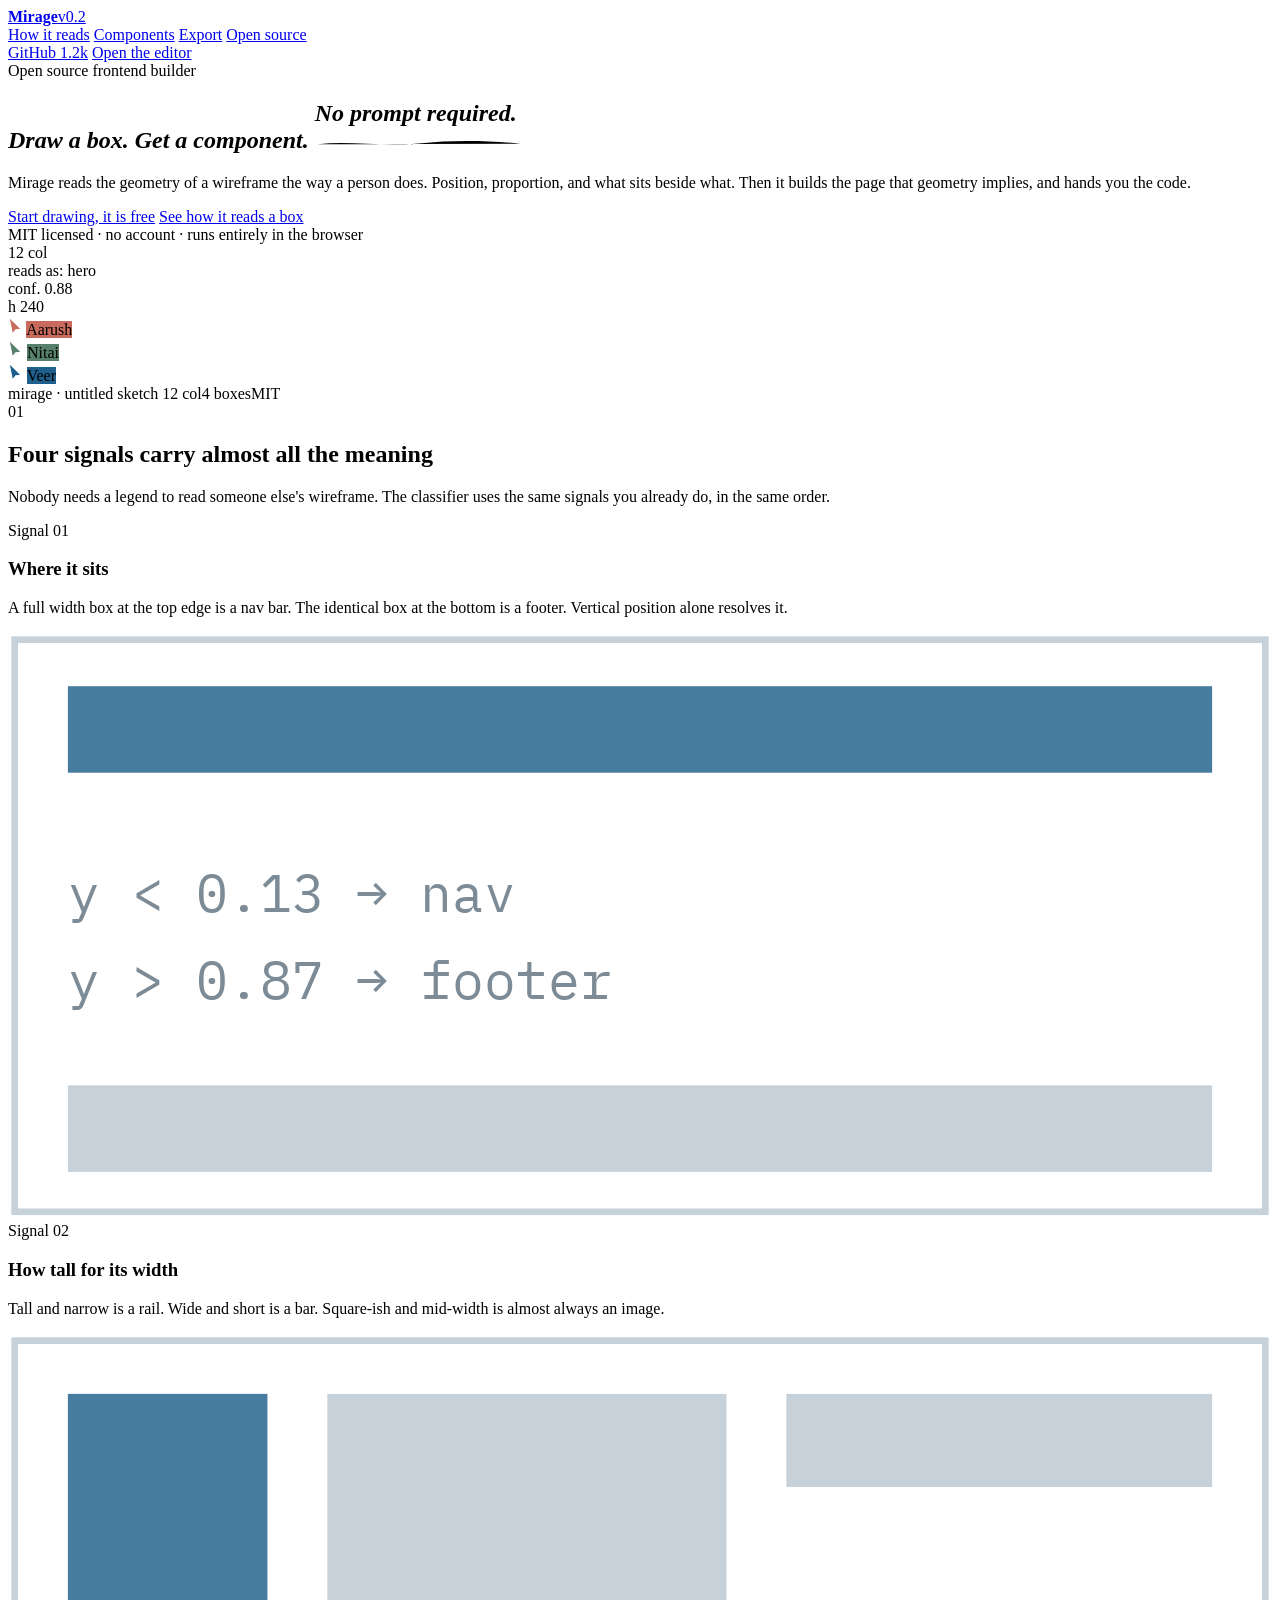
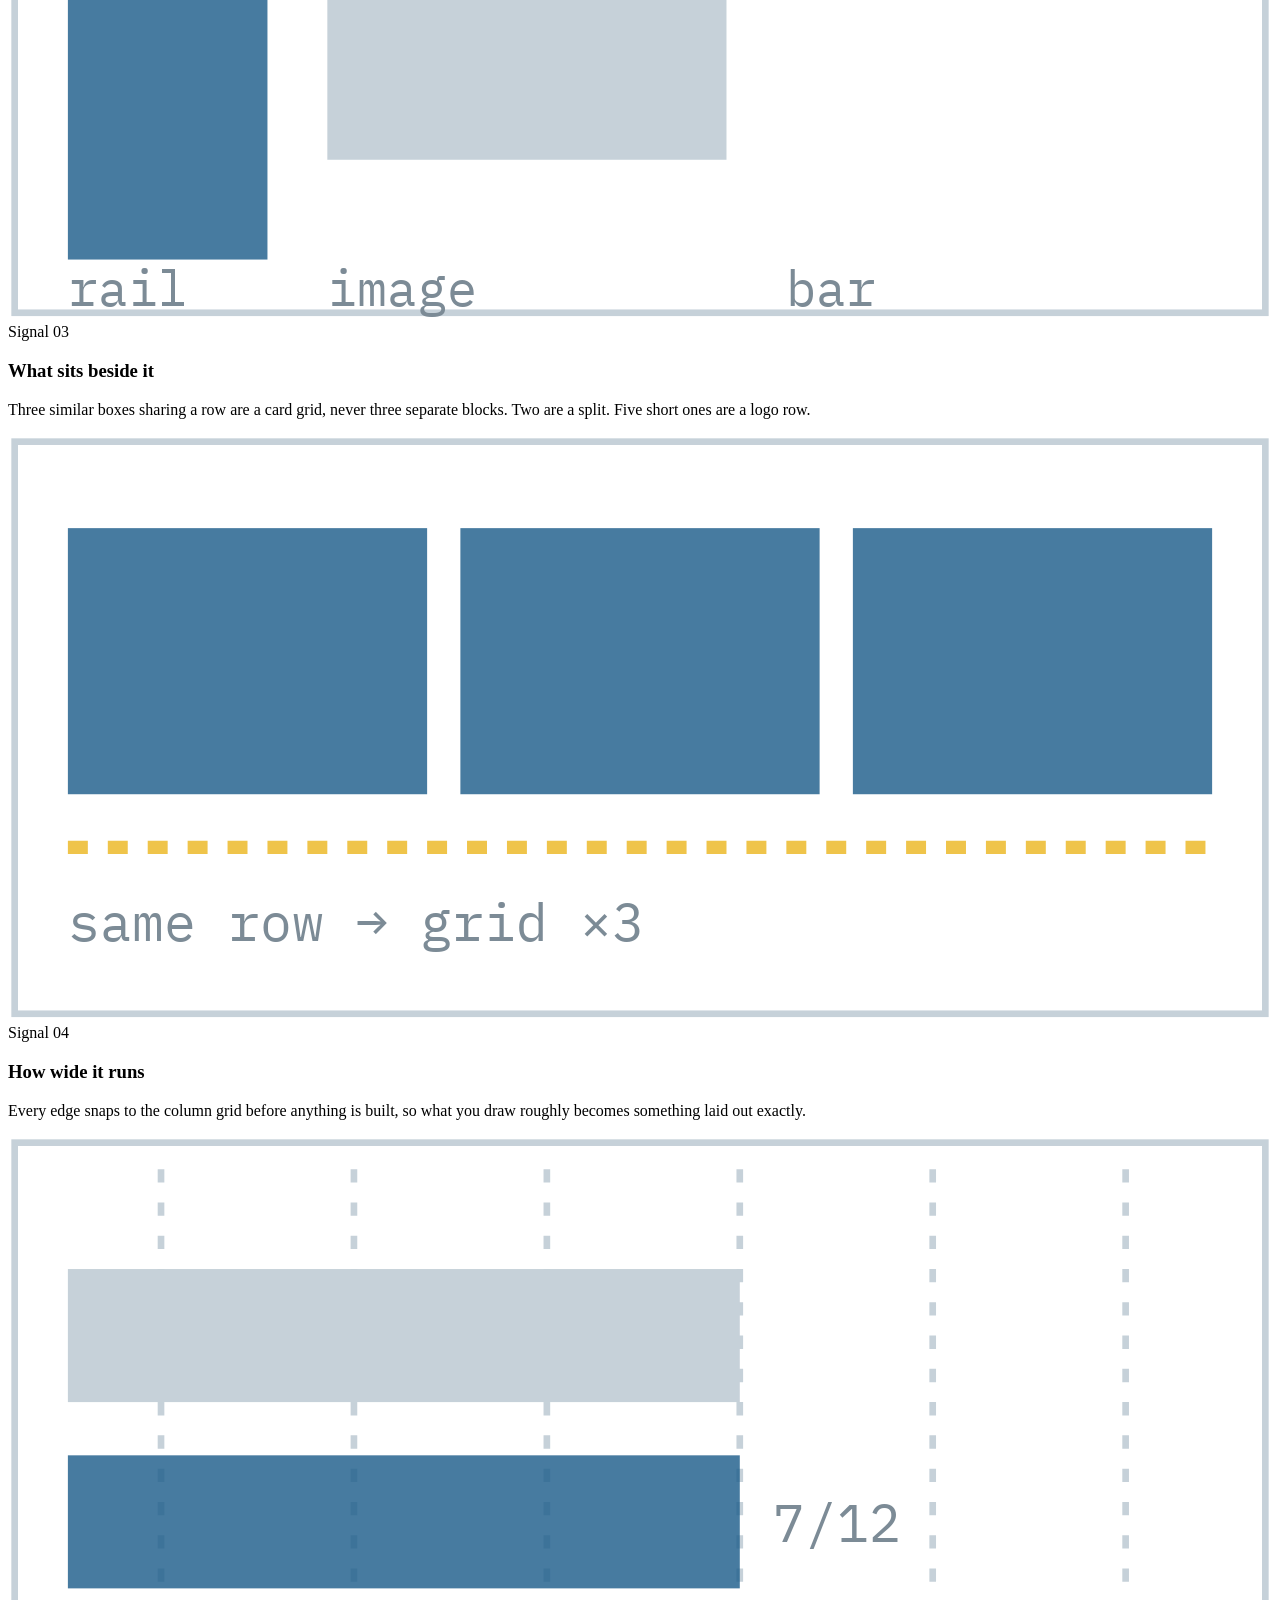
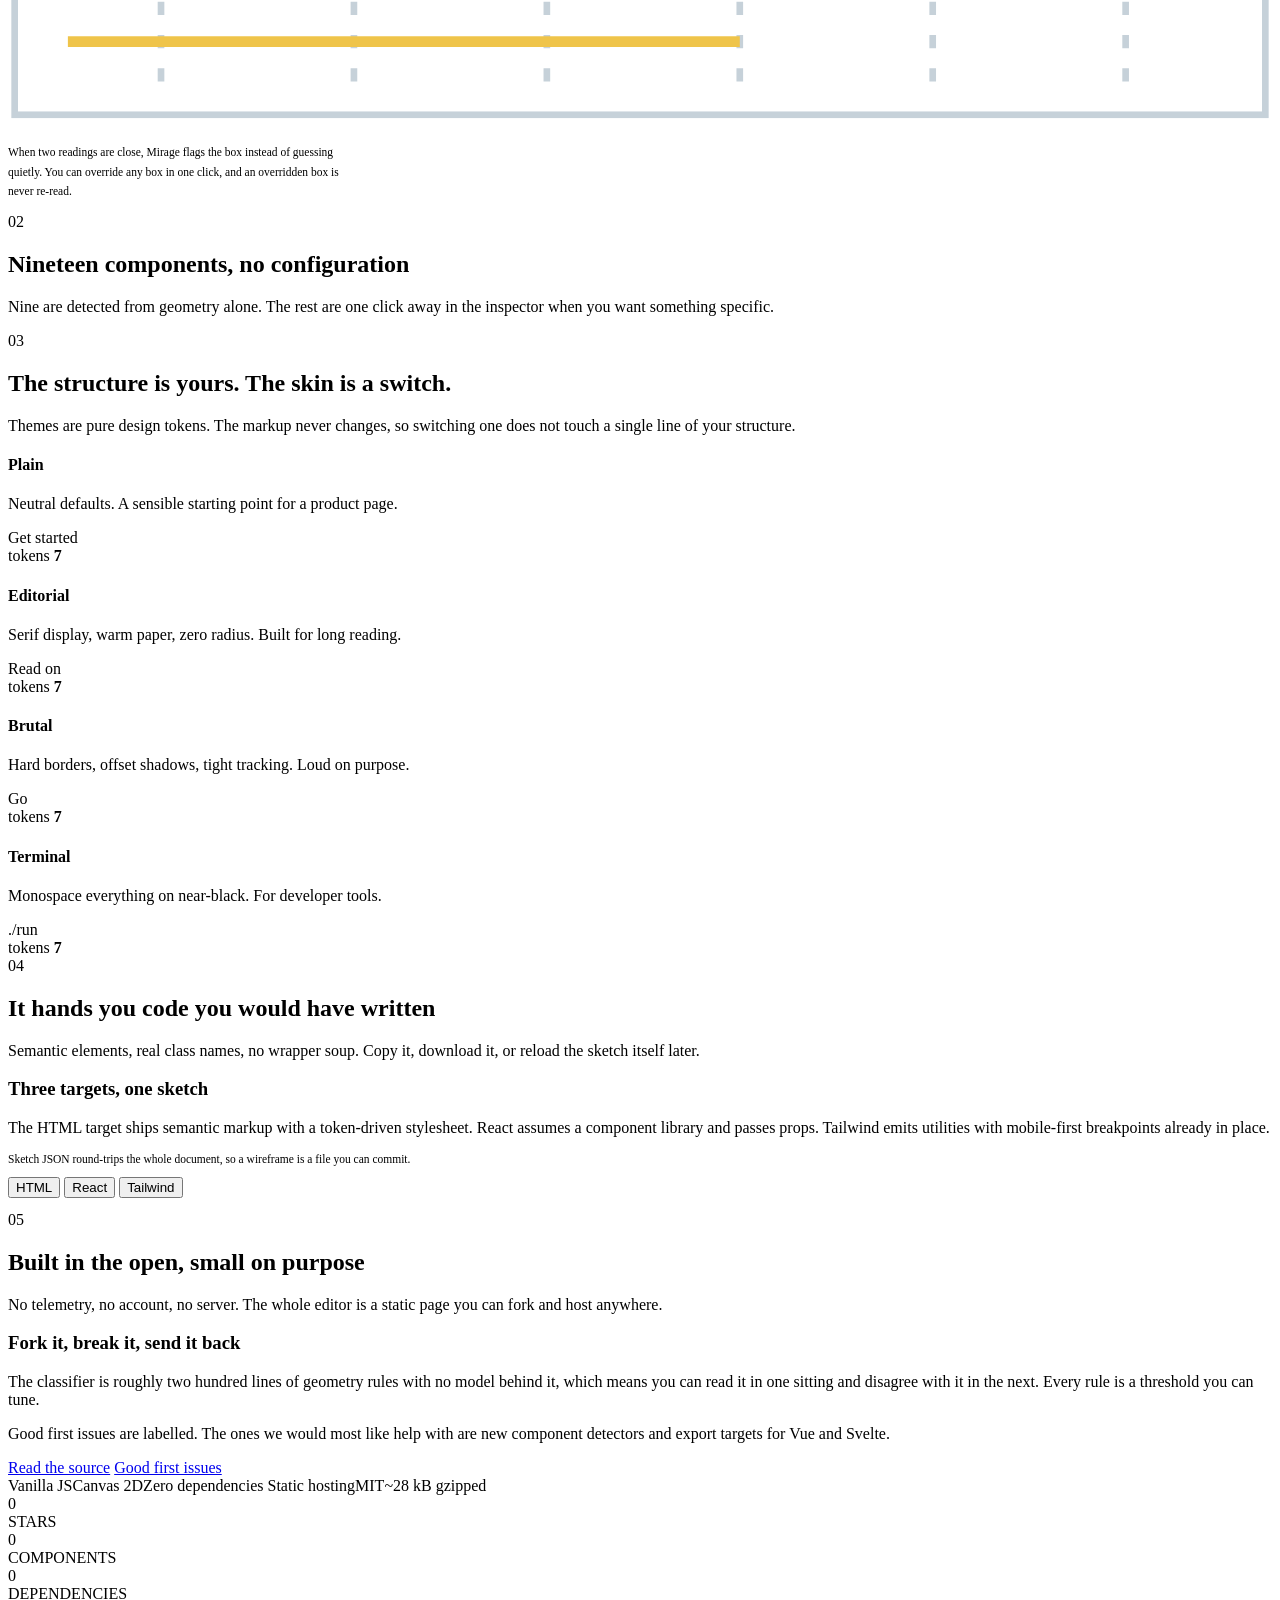
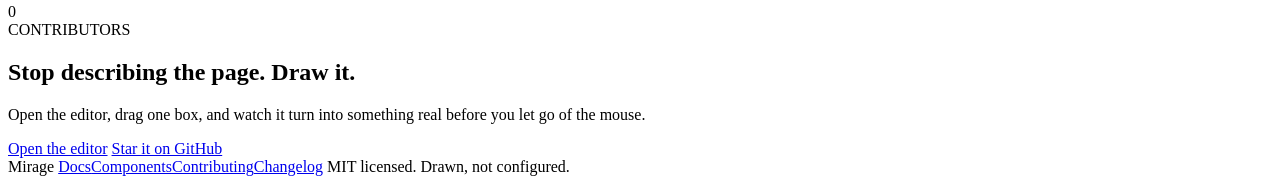
==== index.html @ d0a030e0 "Add files via upload" ====
<!DOCTYPE html>
<html lang="en">
<head>
<meta charset="utf-8">
<meta name="viewport" content="width=device-width, initial-scale=1">
<title>Mirage — draw the page, get the code</title>
<meta name="description" content="An open source frontend builder. Sketch a wireframe, Mirage reads the geometry and builds the page it implies.">
<link rel="preconnect" href="https://fonts.googleapis.com">
<link rel="preconnect" href="https://fonts.gstatic.com" crossorigin>
<link href="https://fonts.googleapis.com/css2?family=Archivo:wght@400;500;600;700;800;900&family=IBM+Plex+Mono:wght@400;500&display=swap" rel="stylesheet">
<link rel="stylesheet" href="./css/landing.css">
</head>
<body>

<div class="dots" id="dots"></div>
<div class="rules" id="vrules"></div>

<!-- ================= nav ================= -->
<nav>
  <div class="wrap in">
    <a class="logo" href="#top"><b>Mirage</b><span>v0.2</span></a>
    <div class="lk">
      <a href="#how">How it reads</a>
      <a href="#library">Components</a>
      <a href="#export">Export</a>
      <a href="#open">Open source</a>
    </div>
    <div class="rt">
      <a class="btn ghost sm" href="#open">GitHub <span class="n">1.2k</span></a>
      <a class="btn solid sm" href="/mirage">Open the editor</a>
    </div>
  </div>
</nav>

<!-- ================= hero ================= -->
<section class="hero" id="top">
  <div class="wrap" style="position:relative">

    <div class="kicker"><s></s>Open source frontend builder<s></s></div>

    <h1 class="big" id="h1">
      <span class="w"><i>Draw</i></span>
      <span class="w"><i>a</i></span>
      <span class="w"><i>box.</i></span>
      <span class="w"><i><span class="hl">Get</span></i></span>
      <span class="w"><i><span class="hl">a</span></i></span>
      <span class="w"><i><span class="hl">component.</span></i></span>
      <span style="position:relative;display:inline-block">
        <span class="w"><i>No</i></span>
        <span class="w"><i>prompt</i></span>
        <span class="w"><i><span class="hl b">required.</span></i></span>
        <svg class="uline" viewBox="0 0 520 22" preserveAspectRatio="none" aria-hidden="true">
          <path d="M6 13 C 90 4, 170 20, 258 11 S 430 3, 514 12"/>
        </svg>
      </span>
    </h1>

    <p class="sub">Mirage reads the geometry of a wireframe the way a person does. Position, proportion, and what sits beside what. Then it builds the page that geometry implies, and hands you the code.</p>

    <div class="cta">
      <a class="btn solid" href="/mirage">Start drawing, it is free</a>
      <a class="btn ghost" href="#how">See how it reads a box</a>
    </div>
    <div class="tiny">MIT licensed · no account · runs entirely in the browser</div>

    <!-- annotations -->
    <div class="anno" style="left:-2%;top:104px;animation-delay:1.7s">
      <div class="dim" style="width:132px"><span>12 col</span><s></s></div>
    </div>
    <div class="anno" style="right:-1%;top:150px;animation-delay:1.85s">
      <div class="tagbox b">reads as: hero</div>
    </div>
    <div class="anno" style="left:2%;bottom:-4px;animation-delay:2s">
      <div class="tagbox">conf. 0.88</div>
    </div>
    <div class="anno" style="right:4%;bottom:26px;animation-delay:2.1s">
      <div class="dim" style="width:96px"><s></s><span>h 240</span></div>
    </div>

    <!-- live cursors -->
    <div class="cur" id="c1">
      <svg width="15" height="19" viewBox="0 0 15 19"><path d="M1 1l12.4 12.4-5.6.5L4.4 18 1 1z" fill="#C96A5E" stroke="#fff" stroke-width="1.1"/></svg>
      <span class="nm" style="background:#C96A5E">Aarush</span>
    </div>
    <div class="cur" id="c2">
      <svg width="15" height="19" viewBox="0 0 15 19"><path d="M1 1l12.4 12.4-5.6.5L4.4 18 1 1z" fill="#57806A" stroke="#fff" stroke-width="1.1"/></svg>
      <span class="nm" style="background:#57806A">Nitai</span>
    </div>
    <div class="cur" id="c3">
      <svg width="15" height="19" viewBox="0 0 15 19"><path d="M1 1l12.4 12.4-5.6.5L4.4 18 1 1z" fill="#1F5F8B" stroke="#fff" stroke-width="1.1"/></svg>
      <span class="nm" style="background:#1F5F8B">Veer</span>
    </div>
  </div>

  <!-- app window -->
  <div class="win" id="win">
    <div class="bar">
      <span class="dot"></span><span class="dot"></span><span class="dot"></span>
      <span class="nmn">mirage · untitled sketch</span>
      <span class="rt"><span>12 col</span><span id="wStat">4 boxes</span><span>MIT</span></span>
    </div>
    <div class="body">
      <div class="lft" id="demoL"></div>
      <div class="rgt"><div class="pv" id="demoR"></div></div>
    </div>
  </div>
</section>

<!-- ================= how it reads ================= -->
<section class="band" id="how">
  <div class="wrap">
    <div class="head rv">
      <span class="no">01</span>
      <h2>Four signals carry almost all the meaning</h2>
      <p>Nobody needs a legend to read someone else's wireframe. The classifier uses the same signals you already do, in the same order.</p>
    </div>

    <div class="rules4 rv">
      <div class="rule">
        <span class="k">Signal 01</span>
        <h3>Where it sits</h3>
        <p>A full width box at the top edge is a nav bar. The identical box at the bottom is a footer. Vertical position alone resolves it.</p>
        <svg viewBox="0 0 190 88" width="100%">
          <rect x="1" y="1" width="188" height="86" fill="none" stroke="#C6D1D9"/>
          <rect x="9" y="8" width="172" height="13" fill="#1F5F8B" opacity=".82"/>
          <rect x="9" y="68" width="172" height="13" fill="#C6D1D9"/>
          <text x="9" y="42" font-family="IBM Plex Mono" font-size="8" fill="#7C8B96">y &lt; 0.13 → nav</text>
          <text x="9" y="55" font-family="IBM Plex Mono" font-size="8" fill="#7C8B96">y &gt; 0.87 → footer</text>
        </svg>
      </div>
      <div class="rule">
        <span class="k">Signal 02</span>
        <h3>How tall for its width</h3>
        <p>Tall and narrow is a rail. Wide and short is a bar. Square-ish and mid-width is almost always an image.</p>
        <svg viewBox="0 0 190 88" width="100%">
          <rect x="1" y="1" width="188" height="86" fill="none" stroke="#C6D1D9"/>
          <rect x="9" y="9" width="30" height="70" fill="#1F5F8B" opacity=".82"/>
          <rect x="48" y="9" width="60" height="55" fill="#C6D1D9"/>
          <rect x="117" y="9" width="64" height="14" fill="#C6D1D9"/>
          <text x="9" y="86" font-family="IBM Plex Mono" font-size="7.5" fill="#7C8B96">rail</text>
          <text x="48" y="86" font-family="IBM Plex Mono" font-size="7.5" fill="#7C8B96">image</text>
          <text x="117" y="86" font-family="IBM Plex Mono" font-size="7.5" fill="#7C8B96">bar</text>
        </svg>
      </div>
      <div class="rule">
        <span class="k">Signal 03</span>
        <h3>What sits beside it</h3>
        <p>Three similar boxes sharing a row are a card grid, never three separate blocks. Two are a split. Five short ones are a logo row.</p>
        <svg viewBox="0 0 190 88" width="100%">
          <rect x="1" y="1" width="188" height="86" fill="none" stroke="#C6D1D9"/>
          <rect x="9" y="14" width="54" height="40" fill="#1F5F8B" opacity=".82"/>
          <rect x="68" y="14" width="54" height="40" fill="#1F5F8B" opacity=".82"/>
          <rect x="127" y="14" width="54" height="40" fill="#1F5F8B" opacity=".82"/>
          <path d="M9 62h172" stroke="#EFC44A" stroke-width="2" stroke-dasharray="3 3"/>
          <text x="9" y="76" font-family="IBM Plex Mono" font-size="8" fill="#7C8B96">same row → grid ×3</text>
        </svg>
      </div>
      <div class="rule">
        <span class="k">Signal 04</span>
        <h3>How wide it runs</h3>
        <p>Every edge snaps to the column grid before anything is built, so what you draw roughly becomes something laid out exactly.</p>
        <svg viewBox="0 0 190 88" width="100%">
          <rect x="1" y="1" width="188" height="86" fill="none" stroke="#C6D1D9"/>
          <g stroke="#C6D1D9" stroke-dasharray="2 3">
            <path d="M23 5v78M52 5v78M81 5v78M110 5v78M139 5v78M168 5v78"/>
          </g>
          <rect x="9" y="20" width="101" height="20" fill="#C6D1D9"/>
          <rect x="9" y="48" width="101" height="20" fill="#1F5F8B" opacity=".82"/>
          <path d="M9 76h101" stroke="#EFC44A" stroke-width="1.6"/>
          <text x="115" y="61" font-family="IBM Plex Mono" font-size="8" fill="#7C8B96">7/12</text>
        </svg>
      </div>
    </div>

    <p class="rv" style="margin-top:18px;font-family:var(--f-m);font-size:11.5px;color:var(--stone);line-height:1.7;max-width:62ch">
      When two readings are close, Mirage flags the box instead of guessing quietly. You can override any box in one click, and an overridden box is never re-read.
    </p>
  </div>
</section>

<!-- ================= library ================= -->
<section class="band" id="library">
  <div class="wrap">
    <div class="head rv">
      <span class="no">02</span>
      <h2>Nineteen components, no configuration</h2>
      <p>Nine are detected from geometry alone. The rest are one click away in the inspector when you want something specific.</p>
    </div>
    <div class="libgrid rv" id="libGrid"></div>
  </div>
</section>

<!-- ================= themes ================= -->
<section class="band" id="themes">
  <div class="wrap">
    <div class="head rv">
      <span class="no">03</span>
      <h2>The structure is yours. The skin is a switch.</h2>
      <p>Themes are pure design tokens. The markup never changes, so switching one does not touch a single line of your structure.</p>
    </div>
    <div class="themes rv">
      <div class="th"><div class="top th-a"><h4>Plain</h4><p>Neutral defaults. A sensible starting point for a product page.</p><span class="pill">Get started</span></div><div class="cap">tokens <b>7</b></div></div>
      <div class="th"><div class="top th-b"><h4>Editorial</h4><p>Serif display, warm paper, zero radius. Built for long reading.</p><span class="pill">Read on</span></div><div class="cap">tokens <b>7</b></div></div>
      <div class="th"><div class="top th-c"><h4>Brutal</h4><p>Hard borders, offset shadows, tight tracking. Loud on purpose.</p><span class="pill">Go</span></div><div class="cap">tokens <b>7</b></div></div>
      <div class="th"><div class="top th-d"><h4>Terminal</h4><p>Monospace everything on near-black. For developer tools.</p><span class="pill">./run</span></div><div class="cap">tokens <b>7</b></div></div>
    </div>
  </div>
</section>

<!-- ================= export ================= -->
<section class="band" id="export">
  <div class="wrap">
    <div class="head rv">
      <span class="no">04</span>
      <h2>It hands you code you would have written</h2>
      <p>Semantic elements, real class names, no wrapper soup. Copy it, download it, or reload the sketch itself later.</p>
    </div>
    <div class="exp rv">
      <div class="l">
        <h3>Three targets, one sketch</h3>
        <p>The HTML target ships semantic markup with a token-driven stylesheet. React assumes a component library and passes props. Tailwind emits utilities with mobile-first breakpoints already in place.</p>
        <p style="color:var(--stone);font-family:var(--f-m);font-size:11.5px">Sketch JSON round-trips the whole document, so a wireframe is a file you can commit.</p>
        <div class="tabs" id="tabs">
          <button class="on" data-f="html">HTML</button>
          <button data-f="react">React</button>
          <button data-f="tw">Tailwind</button>
        </div>
      </div>
      <pre id="code"></pre>
    </div>
  </div>
</section>

<!-- ================= open source ================= -->
<section class="band" id="open">
  <div class="wrap">
    <div class="head rv">
      <span class="no">05</span>
      <h2>Built in the open, small on purpose</h2>
      <p>No telemetry, no account, no server. The whole editor is a static page you can fork and host anywhere.</p>
    </div>
    <div class="os rv">
      <div class="a">
        <h3>Fork it, break it, send it back</h3>
        <p>The classifier is roughly two hundred lines of geometry rules with no model behind it, which means you can read it in one sitting and disagree with it in the next. Every rule is a threshold you can tune.</p>
        <p style="margin-top:12px">Good first issues are labelled. The ones we would most like help with are new component detectors and export targets for Vue and Svelte.</p>
        <div class="row">
          <a class="btn solid" href="#top">Read the source</a>
          <a class="btn ghost" href="#top">Good first issues</a>
        </div>
        <div class="stack">
          <span>Vanilla JS</span><span>Canvas 2D</span><span>Zero dependencies</span>
          <span>Static hosting</span><span>MIT</span><span>~28 kB gzipped</span>
        </div>
      </div>
      <div class="b">
        <div class="cell"><div class="n" data-n="1247">0</div><div class="l">STARS</div></div>
        <div class="cell"><div class="n" data-n="19">0</div><div class="l">COMPONENTS</div></div>
        <div class="cell"><div class="n" data-n="0">0</div><div class="l">DEPENDENCIES</div></div>
        <div class="cell"><div class="n" data-n="86">0</div><div class="l">CONTRIBUTORS</div></div>
      </div>
    </div>
  </div>
</section>

<!-- ================= closing ================= -->
<section class="close">
  <div class="dots2" id="dots2"></div>
  <div class="wrap" style="position:relative">
    <h2>Stop describing the page. <span class="hlw">Draw it.</span></h2>
    <p>Open the editor, drag one box, and watch it turn into something real before you let go of the mouse.</p>
    <div class="cta">
      <a class="btn solid" href="/mirage">Open the editor</a>
      <a class="btn ghost" href="#open">Star it on GitHub</a>
    </div>
  </div>
</section>

<footer>
  <div class="wrap in">
    <span>Mirage</span>
    <a href="#how">Docs</a><a href="#library">Components</a><a href="#open">Contributing</a><a href="#export">Changelog</a>
    <span class="sp">MIT licensed. Drawn, not configured.</span>
  </div>
</footer>


  <script src="./js/landing.js" defer></script>
</body>
</html>
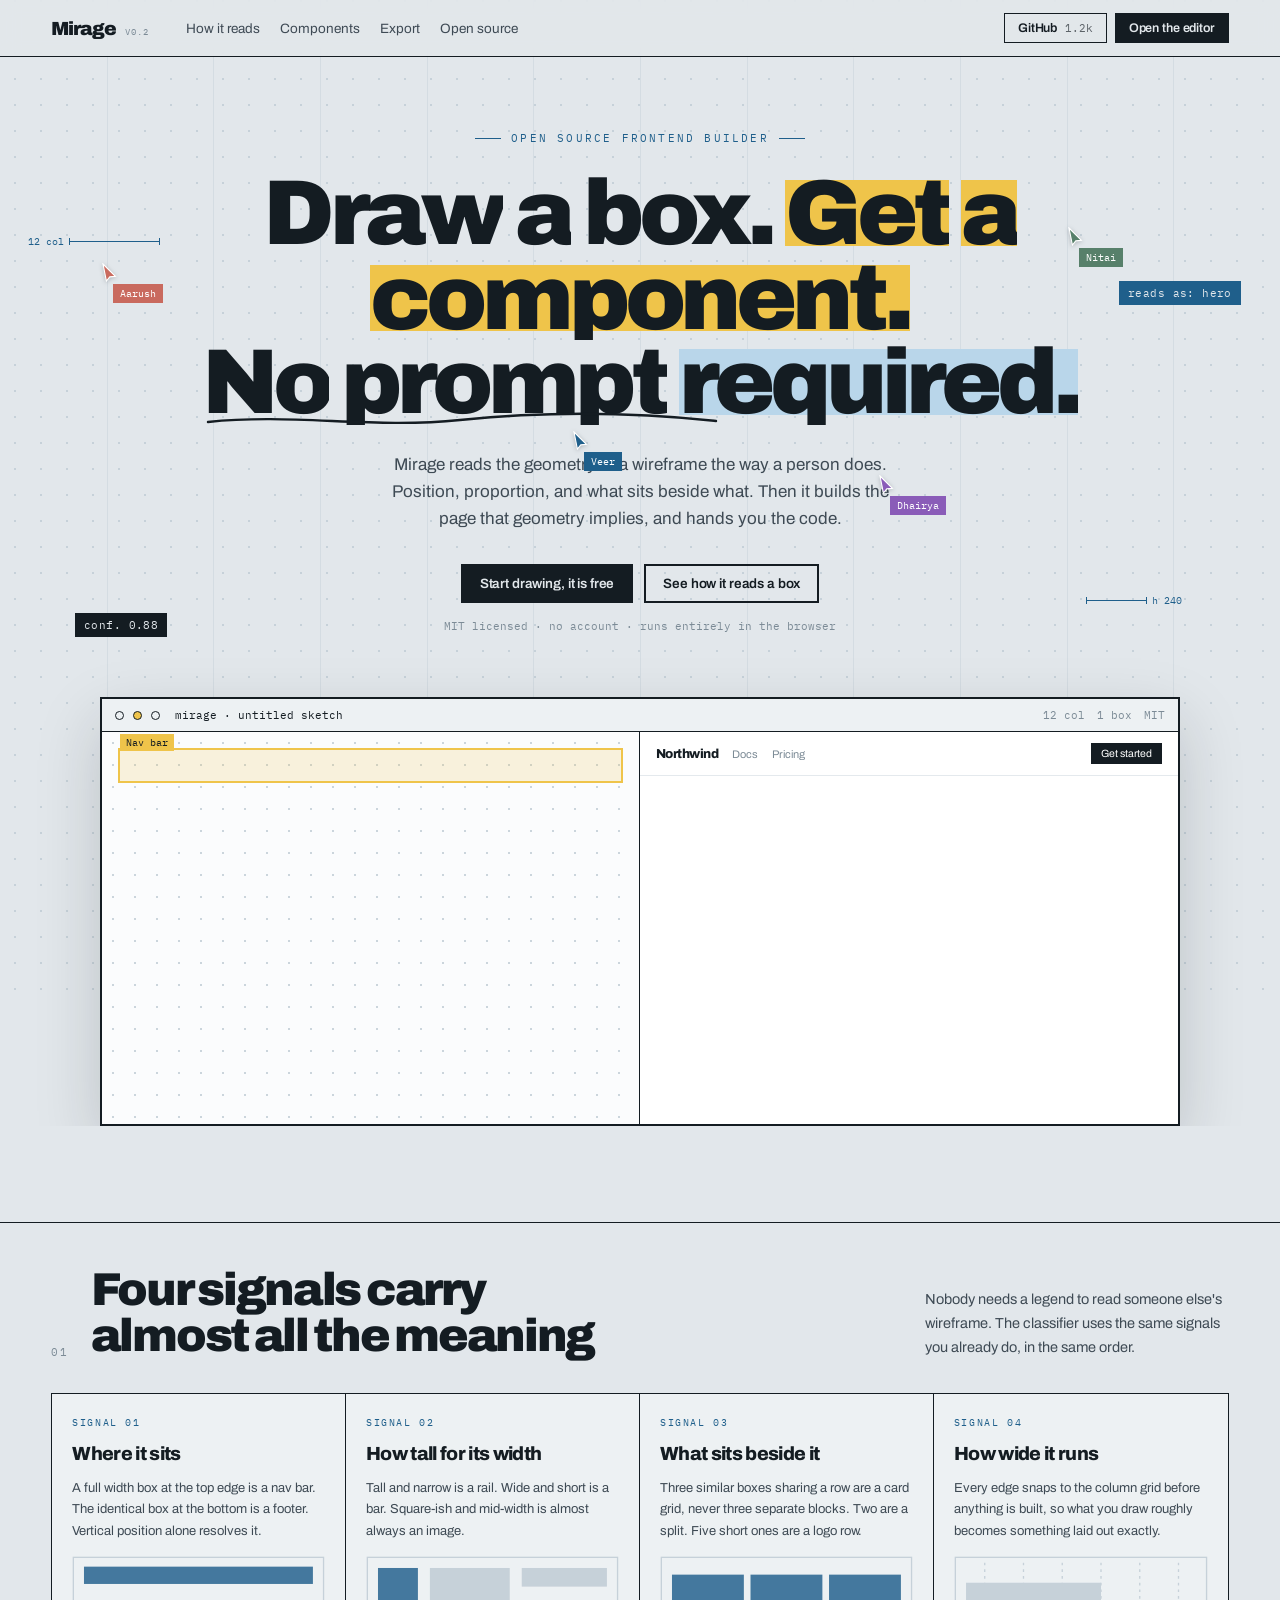
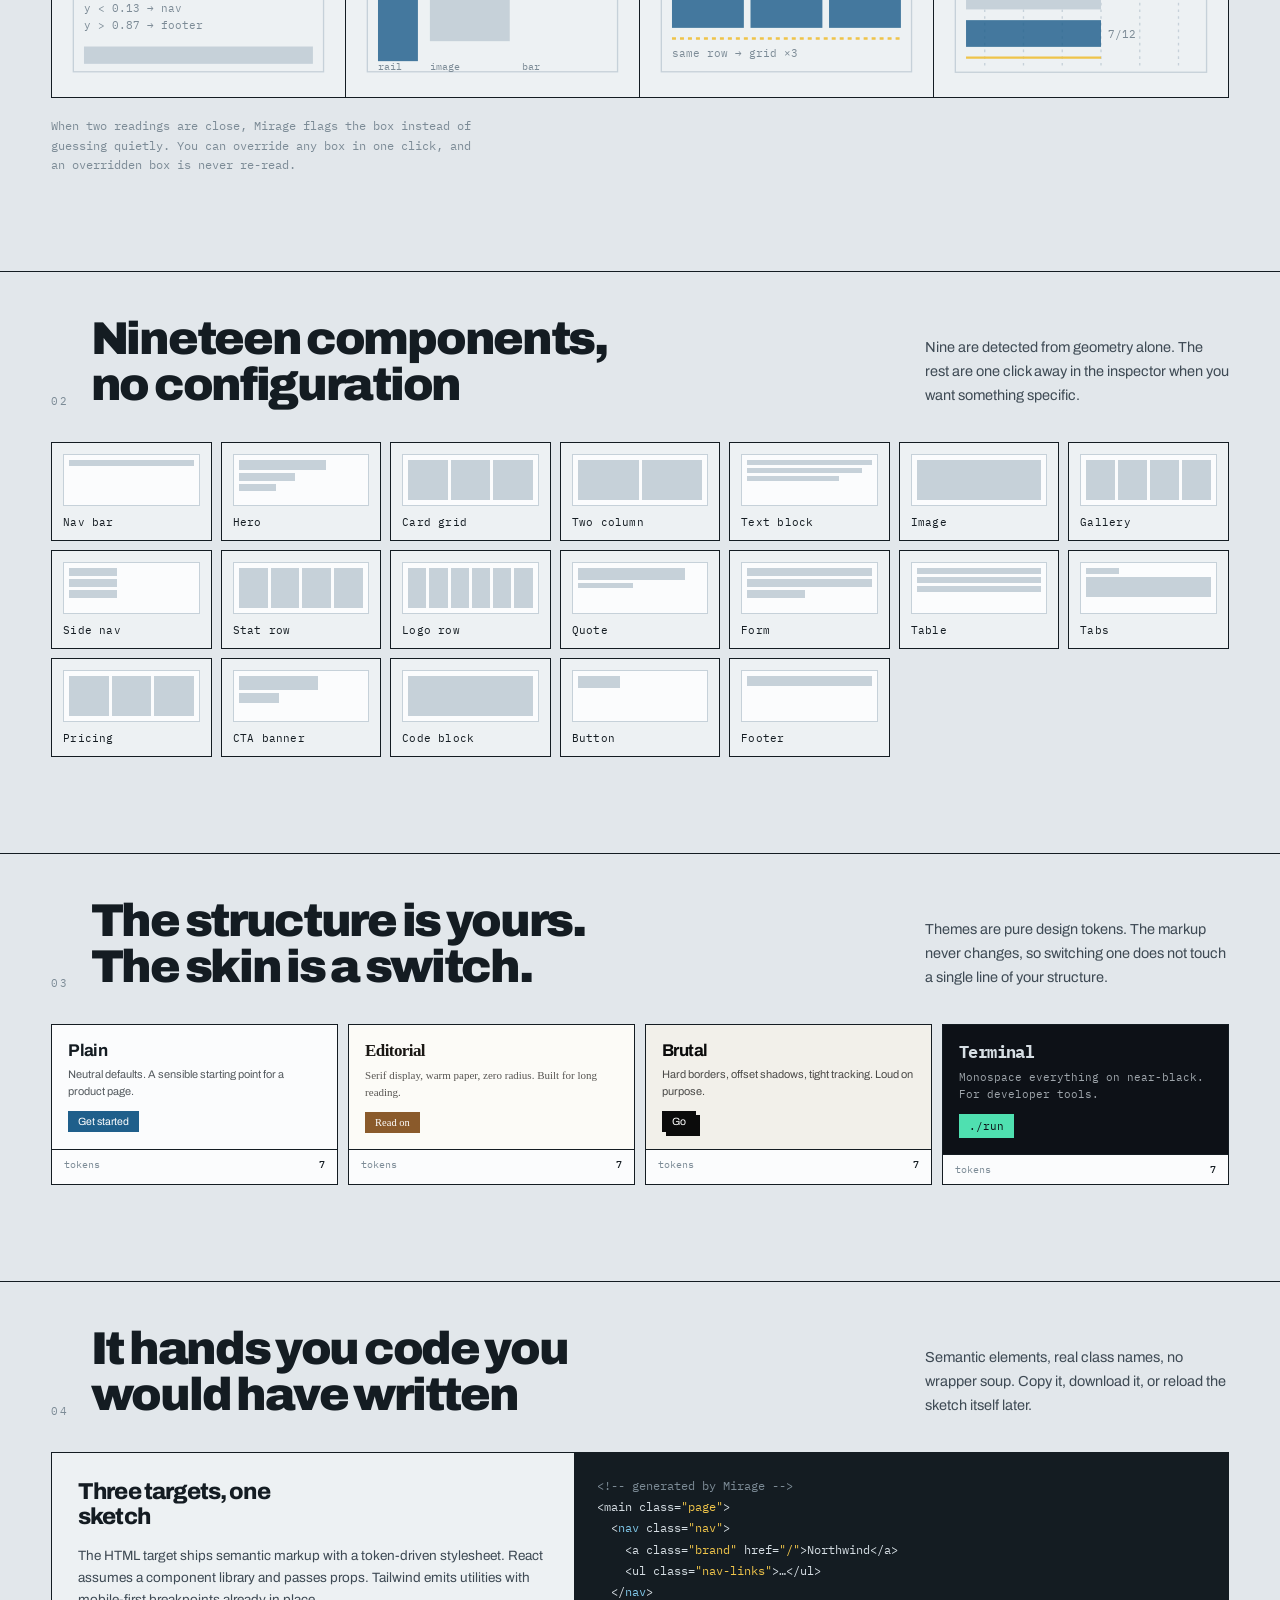
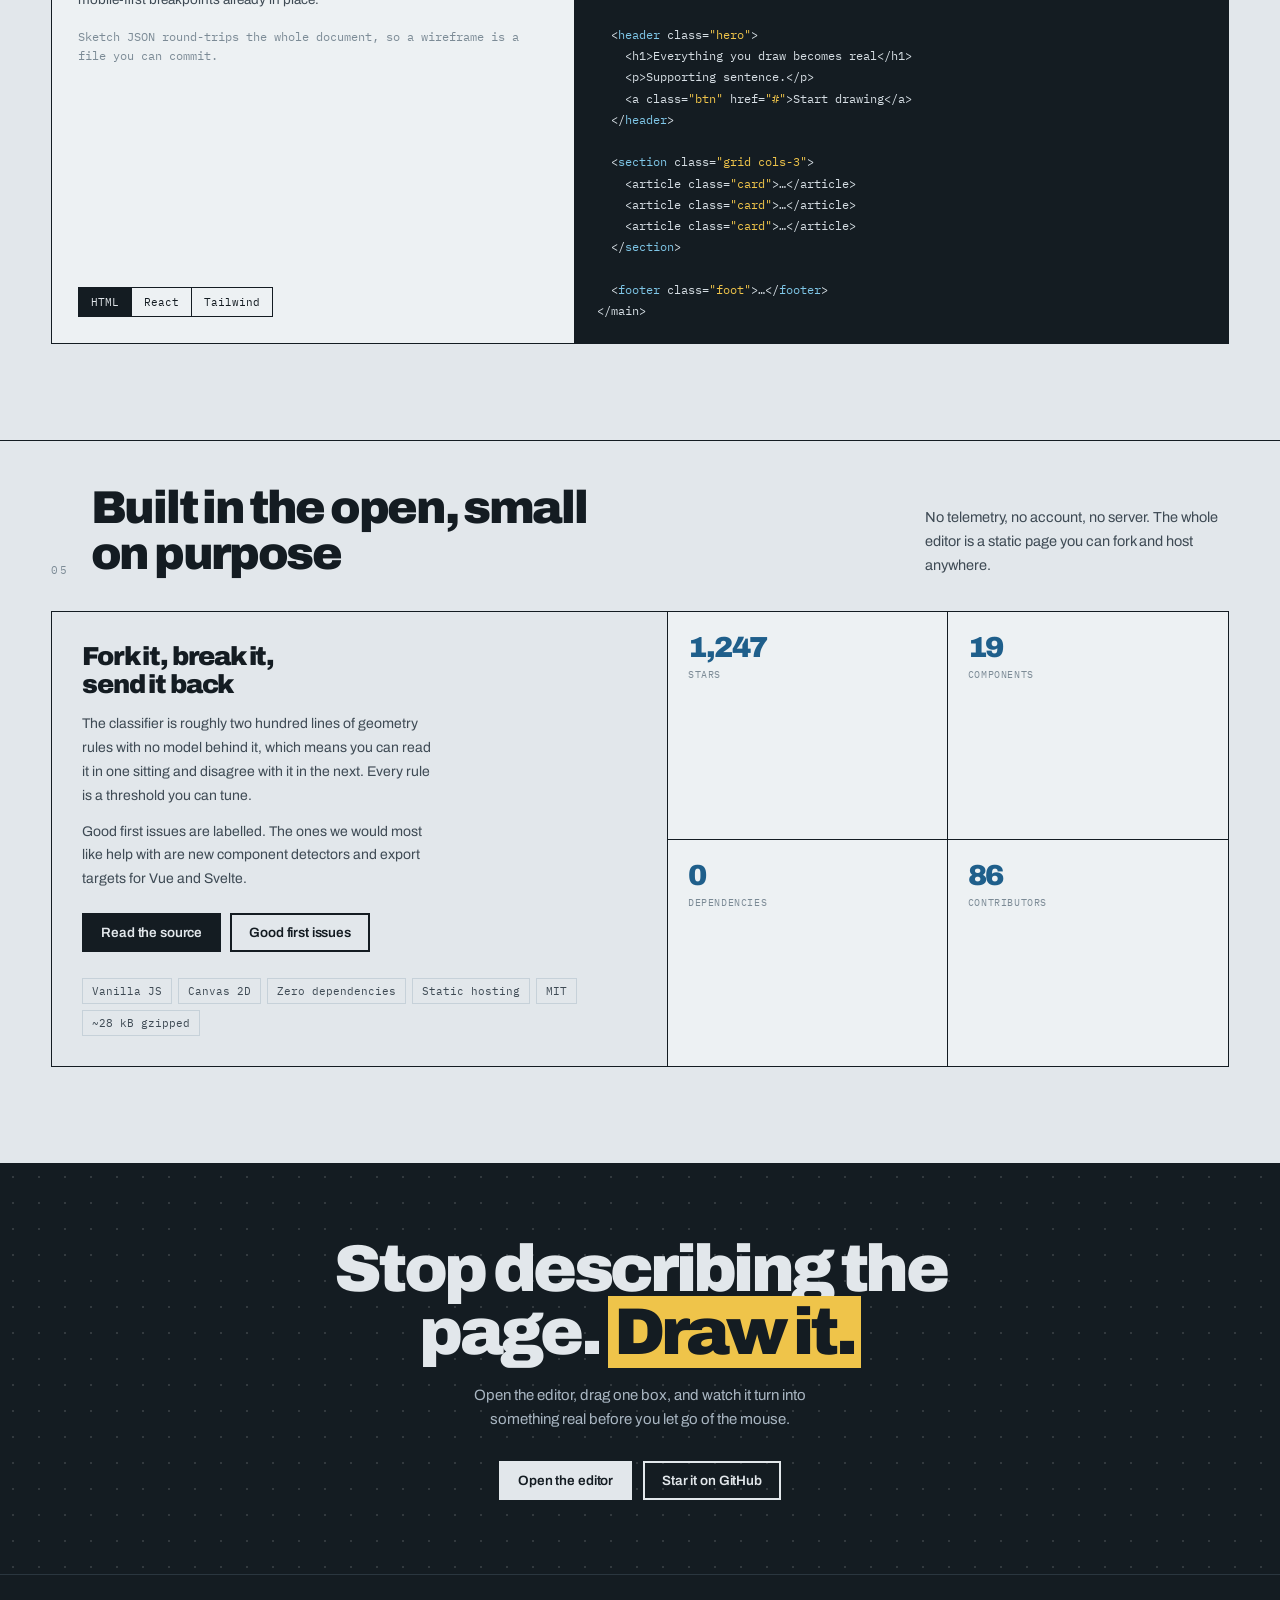
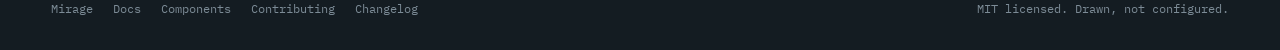
==== commit 17122e35: "Update index.html" ====
--- a/index.html
+++ b/index.html
@@ -8,7 +8,7 @@
 <link rel="preconnect" href="https://fonts.googleapis.com">
 <link rel="preconnect" href="https://fonts.gstatic.com" crossorigin>
 <link href="https://fonts.googleapis.com/css2?family=Archivo:wght@400;500;600;700;800;900&family=IBM+Plex+Mono:wght@400;500&display=swap" rel="stylesheet">
-<link rel="stylesheet" href="./css/landing.css">
+<link rel="stylesheet" href="./css/landing.css?v=4">
 </head>
 <body>
 
@@ -90,6 +90,10 @@
       <svg width="15" height="19" viewBox="0 0 15 19"><path d="M1 1l12.4 12.4-5.6.5L4.4 18 1 1z" fill="#1F5F8B" stroke="#fff" stroke-width="1.1"/></svg>
       <span class="nm" style="background:#1F5F8B">Veer</span>
     </div>
+    <div class="cur" id="c4">
+      <svg width="15" height="19" viewBox="0 0 15 19"><path d="M1 1l12.4 12.4-5.6.5L4.4 18 1 1z" fill="#8A5CB8" stroke="#fff" stroke-width="1.1"/></svg>
+      <span class="nm" style="background:#8A5CB8">Dhairya</span>
+    </div>
   </div>
 
   <!-- app window -->
@@ -285,6 +289,6 @@
 </footer>
 
 
-  <script src="./js/landing.js" defer></script>
+  <script src="./js/landing.js?v=4" defer></script>
 </body>
 </html>
--- a/css/landing.css
+++ b/css/landing.css
@@ -0,0 +1,287 @@
+:root{
+  --paper:#E2E7EB; --paper2:#EDF1F3; --grid:#C6D1D9; --ink:#141C22;
+  --blue:#1F5F8B; --mark:#EFC44A; --stone:#7C8B96;
+  --rose:#C96A5E; --moss:#57806A; --sheet:#FBFCFD;
+  --f-d:"Archivo",system-ui,sans-serif;
+  --f-m:"IBM Plex Mono",ui-monospace,Menlo,monospace;
+  --edge:1px solid var(--ink);
+}
+*{box-sizing:border-box;margin:0;padding:0}
+html{scroll-behavior:smooth}
+body{
+  background:var(--paper);color:var(--ink);font-family:var(--f-d);
+  -webkit-font-smoothing:antialiased;overflow-x:hidden;
+}
+a{color:inherit;text-decoration:none}
+button{font-family:inherit;color:inherit;background:none;border:none;cursor:pointer}
+::selection{background:var(--mark);color:var(--ink)}
+
+/* ============================ drafting grid ============================ */
+.dots{
+  position:fixed;inset:-10vh -10vw;z-index:0;pointer-events:none;
+  background-image:radial-gradient(var(--grid) 1.15px, transparent 1.15px);
+  background-size:26px 26px;
+  will-change:transform;
+}
+.rules{position:fixed;inset:0;z-index:0;pointer-events:none;opacity:.5}
+.rules i{position:absolute;top:0;bottom:0;width:1px;background:var(--grid)}
+
+/* ============================ shell ============================ */
+.wrap{width:min(1180px,92vw);margin:0 auto;position:relative;z-index:2}
+section{position:relative;z-index:2}
+
+/* ============================ nav ============================ */
+nav{
+  position:sticky;top:0;z-index:30;background:rgba(226,231,235,.86);
+  backdrop-filter:blur(9px);border-bottom:var(--edge);
+}
+nav .in{display:flex;align-items:center;gap:22px;height:56px}
+.logo{display:flex;align-items:baseline;gap:8px}
+.logo b{font-size:19px;font-weight:900;letter-spacing:-.05em}
+.logo span{font-family:var(--f-m);font-size:9px;letter-spacing:.14em;text-transform:uppercase;color:var(--stone)}
+nav .lk{display:flex;gap:20px;margin-left:14px;font-size:13.5px;color:#3E4A54}
+nav .lk a:hover{color:var(--ink)}
+nav .rt{margin-left:auto;display:flex;gap:8px;align-items:center}
+.btn{
+  display:inline-flex;align-items:center;gap:8px;font-size:13.5px;font-weight:600;
+  padding:10px 17px;border:2px solid var(--ink);letter-spacing:-.01em;transition:.14s;
+}
+.btn.solid{background:var(--ink);color:var(--paper)}
+.btn.solid:hover{background:var(--blue);border-color:var(--blue)}
+.btn.ghost:hover{background:var(--ink);color:var(--paper)}
+.btn.sm{padding:7px 13px;font-size:12.5px;border-width:1.5px}
+.btn .n{font-family:var(--f-m);font-size:11px;opacity:.65;font-weight:400}
+@media (max-width:760px){ nav .lk{display:none} }
+
+/* ============================ hero ============================ */
+.hero{padding:74px 0 0;overflow:hidden}
+.hero .kicker{
+  font-family:var(--f-m);font-size:11px;letter-spacing:.2em;text-transform:uppercase;
+  color:var(--blue);display:flex;align-items:center;gap:10px;justify-content:center;margin-bottom:26px;
+}
+.hero .kicker s{display:block;width:26px;height:1px;background:var(--blue);text-decoration:none}
+h1.big{
+  font-size:clamp(42px,8.4vw,92px);font-weight:900;line-height:.92;letter-spacing:-.055em;
+  text-align:center;max-width:16ch;margin:0 auto;position:relative;
+}
+/* per word rise */
+.w{display:inline-block;overflow:hidden;vertical-align:bottom}
+.w>i{display:inline-block;font-style:normal;transform:translateY(108%);
+  animation:rise .78s cubic-bezier(.19,1,.22,1) forwards}
+@keyframes rise{to{transform:none}}
+
+/* highlighter + rule marks */
+.hl{position:relative;display:inline-block;z-index:1}
+.hl::before{
+  content:"";position:absolute;left:-.09em;right:-.09em;top:.10em;bottom:.10em;z-index:-1;
+  background:var(--mark);transform:scaleX(0);transform-origin:left center;
+  animation:wipe .58s cubic-bezier(.22,.9,.3,1) forwards;animation-delay:1.05s;
+}
+.hl.b::before{background:#B9D6EA}
+@keyframes wipe{to{transform:scaleX(1)}}
+.uline{position:absolute;left:0;right:0;bottom:-6px;height:22px;overflow:visible}
+.uline path{
+  stroke:var(--ink);stroke-width:2.4;fill:none;stroke-linecap:round;
+  stroke-dasharray:520;stroke-dashoffset:520;
+  animation:draw 1s ease forwards;animation-delay:1.35s;
+}
+@keyframes draw{to{stroke-dashoffset:0}}
+
+.sub{
+  text-align:center;max-width:52ch;margin:26px auto 0;font-size:17px;line-height:1.6;color:#3E4A54;
+  opacity:0;animation:fade .7s ease forwards;animation-delay:1.15s;
+}
+@keyframes fade{to{opacity:1}}
+.cta{
+  display:flex;gap:11px;justify-content:center;margin-top:32px;flex-wrap:wrap;
+  opacity:0;animation:fade .7s ease forwards;animation-delay:1.35s;
+}
+.tiny{
+  text-align:center;margin-top:16px;font-family:var(--f-m);font-size:11px;color:var(--stone);
+  opacity:0;animation:fade .7s ease forwards;animation-delay:1.55s;
+}
+
+/* ---- annotations floating in the hero ---- */
+.anno{position:absolute;pointer-events:none;opacity:0;animation:pop .5s cubic-bezier(.2,1.2,.4,1) forwards}
+@keyframes pop{from{opacity:0;transform:scale(.9) translateY(6px)}to{opacity:1;transform:none}}
+.tagbox{
+  font-family:var(--f-m);font-size:10.5px;letter-spacing:.04em;
+  background:var(--ink);color:var(--paper);padding:5px 9px;white-space:nowrap;
+}
+.tagbox.b{background:var(--blue)}
+.tagbox.r{background:var(--rose)}
+.tagbox.m{background:var(--moss)}
+.dim{display:flex;align-items:center;gap:5px;font-family:var(--f-m);font-size:10px;color:var(--blue)}
+.dim s{flex:1;height:1px;background:var(--blue);text-decoration:none;position:relative}
+.dim s::before,.dim s::after{content:"";position:absolute;top:-3px;width:1px;height:7px;background:var(--blue)}
+.dim s::before{left:0}.dim s::after{right:0}
+
+/* ---- live cursors ---- */
+.cur{position:absolute;z-index:9;pointer-events:none;transition:transform .9s cubic-bezier(.4,.1,.2,1);will-change:transform}
+.cur svg{display:block;filter:drop-shadow(0 1px 2px rgba(20,28,34,.25))}
+.cur .nm{
+  font-family:var(--f-m);font-size:10px;color:#fff;padding:3px 7px;
+  margin:2px 0 0 11px;display:inline-block;white-space:nowrap;
+}
+
+/* ---- app window ---- */
+.win{
+  margin:64px auto 0;width:min(1080px,94vw);border:2px solid var(--ink);
+  background:var(--sheet);box-shadow:0 24px 60px rgba(20,28,34,.18);
+  will-change:transform;
+}
+.win .bar{
+  display:flex;align-items:center;gap:9px;padding:9px 13px;border-bottom:var(--edge);
+  background:var(--paper2);font-family:var(--f-m);font-size:10.5px;color:var(--stone);
+}
+.win .bar .dot{width:9px;height:9px;border:1px solid var(--ink);border-radius:50%}
+.win .bar .dot:nth-child(2){background:var(--mark)}
+.win .bar .nmn{margin-left:6px;color:var(--ink)}
+.win .bar .rt{margin-left:auto;display:flex;gap:12px}
+.win .body{display:grid;grid-template-columns:1fr 1fr;min-height:392px}
+.win .lft{border-right:var(--edge);position:relative;
+  background-image:radial-gradient(#CBD5DC 1px,transparent 1px);background-size:22px 22px}
+.win .rgt{background:#fff;overflow:hidden}
+@media (max-width:760px){ .win .body{grid-template-columns:1fr} .win .lft{border-right:none;border-bottom:var(--edge);min-height:230px} }
+
+/* sketch boxes inside the window demo */
+.sbox{position:absolute;border:1.6px solid var(--ink);background:rgba(31,95,139,.07)}
+.sbox.on{border-color:var(--mark);background:rgba(239,196,74,.18);border-width:2.2px}
+.sbox .lab{
+  position:absolute;top:-16px;left:0;font-family:var(--f-m);font-size:9.5px;
+  background:var(--ink);color:var(--paper);padding:2px 6px;white-space:nowrap;
+}
+.sbox.on .lab{background:var(--mark);color:var(--ink)}
+.grow{animation:grow .5s cubic-bezier(.2,.8,.3,1) both;transform-origin:left top}
+@keyframes grow{from{transform:scale(.02,.3);opacity:0}to{transform:none;opacity:1}}
+
+/* rendered preview inside the window */
+.pv{font-size:12px;color:#141C22}
+.pv .p-nav{display:flex;align-items:center;gap:14px;padding:11px 16px;border-bottom:1px solid #E4E9ED}
+.pv .p-nav b{font-weight:800;letter-spacing:-.04em;font-size:13px}
+.pv .p-nav span{color:#7C8B96;font-size:11px}
+.pv .p-nav .g{margin-left:auto;background:#141C22;color:#fff;padding:5px 10px;font-size:10.5px}
+.pv .p-hero{padding:30px 16px;border-bottom:1px solid #E4E9ED}
+.pv .p-hero h4{font-size:26px;font-weight:900;letter-spacing:-.05em;line-height:1;max-width:12ch}
+.pv .p-hero p{margin-top:9px;color:#5A6873;font-size:11.5px;line-height:1.55;max-width:38ch}
+.pv .p-hero .b{margin-top:14px;display:inline-block;background:#1F5F8B;color:#fff;padding:8px 14px;font-size:11px}
+.pv .p-grid{display:grid;grid-template-columns:repeat(3,1fr);gap:8px;padding:16px}
+.pv .p-card{border:1px solid #E4E9ED;padding:11px}
+.pv .p-card i{font-family:var(--f-m);font-style:normal;font-size:8.5px;color:#1F5F8B;letter-spacing:.1em;text-transform:uppercase}
+.pv .p-card h5{font-size:11.5px;margin:5px 0 4px;letter-spacing:-.02em}
+.pv .p-card p{font-size:10px;color:#7C8B96;line-height:1.5}
+.pv .p-foot{padding:14px 16px;border-top:1px solid #E4E9ED;font-family:var(--f-m);font-size:10px;color:#7C8B96;display:flex}
+.pv .p-foot span:last-child{margin-left:auto}
+.pv>*{opacity:0;transform:translateY(8px);animation:pin .42s cubic-bezier(.2,.8,.3,1) forwards}
+@keyframes pin{to{opacity:1;transform:none}}
+
+/* ============================ section chrome ============================ */
+.band{border-top:var(--edge);margin-top:96px}
+.head{display:flex;align-items:flex-end;gap:22px;padding:44px 0 34px;flex-wrap:wrap}
+.head .no{font-family:var(--f-m);font-size:11px;color:var(--stone);letter-spacing:.16em;padding-top:9px}
+.head h2{font-size:clamp(28px,4.2vw,46px);font-weight:900;letter-spacing:-.05em;line-height:1;max-width:17ch}
+.head p{margin-left:auto;max-width:38ch;font-size:14.5px;line-height:1.65;color:#3E4A54}
+@media (max-width:760px){ .head p{margin-left:0} }
+
+/* reveal on scroll */
+.rv{opacity:0;transform:translateY(22px);transition:opacity .62s ease,transform .62s cubic-bezier(.2,.8,.3,1)}
+.rv.in{opacity:1;transform:none}
+
+/* ============================ rules grid ============================ */
+.rules4{display:grid;grid-template-columns:repeat(4,1fr);gap:0;border:var(--edge);background:var(--ink)}
+.rule{background:var(--paper2);padding:22px 20px 24px;display:flex;flex-direction:column;gap:14px;
+  border-right:var(--edge)}
+.rule:last-child{border-right:none}
+.rule .k{font-family:var(--f-m);font-size:10px;letter-spacing:.16em;text-transform:uppercase;color:var(--blue)}
+.rule h3{font-size:19px;font-weight:800;letter-spacing:-.035em}
+.rule p{font-size:13px;line-height:1.62;color:#3E4A54}
+.rule svg{margin-top:auto}
+@media (max-width:900px){ .rules4{grid-template-columns:1fr 1fr} .rule:nth-child(2n){border-right:none}
+  .rule:nth-child(-n+2){border-bottom:var(--edge)} }
+@media (max-width:520px){ .rules4{grid-template-columns:1fr} .rule{border-right:none;border-bottom:var(--edge)} .rule:last-child{border-bottom:none} }
+
+/* ============================ component library ============================ */
+.libgrid{display:grid;grid-template-columns:repeat(auto-fill,minmax(158px,1fr));gap:9px}
+.lib{border:var(--edge);background:var(--paper2);padding:11px;transition:.15s}
+.lib:hover{background:var(--ink)}
+.lib:hover .nm2{color:var(--paper)}
+.lib:hover .mini i{background:#5C6B78}
+.lib:hover .mini{border-color:#3A4650}
+.mini{height:52px;border:1px solid var(--grid);display:flex;flex-direction:column;gap:3px;padding:5px;background:var(--sheet);transition:.15s}
+.mini i{display:block;background:var(--grid);transition:.15s}
+.nm2{font-family:var(--f-m);font-size:10.5px;margin-top:9px;letter-spacing:.02em;transition:.15s}
+
+/* ============================ themes ============================ */
+.themes{display:grid;grid-template-columns:repeat(4,1fr);gap:10px}
+.th{border:var(--edge);overflow:hidden;background:var(--sheet)}
+.th .top{padding:16px;min-height:124px}
+.th .top h4{font-size:17px;letter-spacing:-.035em;margin-bottom:6px}
+.th .top p{font-size:11px;line-height:1.55;opacity:.72}
+.th .top .pill{display:inline-block;margin-top:11px;padding:5px 10px;font-size:10.5px}
+.th .cap{border-top:var(--edge);padding:8px 12px;font-family:var(--f-m);font-size:10px;color:var(--stone);display:flex}
+.th .cap b{margin-left:auto;color:var(--ink);font-weight:500}
+.th-a{background:#FBFCFD;color:#141C22}.th-a .pill{background:#1F5F8B;color:#fff}
+.th-b{background:#FCFBF7;color:#1A1714;font-family:Georgia,serif}.th-b .pill{background:#8A5A2B;color:#fff}
+.th-c{background:#F2F0EA;color:#0B0B0B}.th-c .pill{background:#0B0B0B;color:#fff;box-shadow:4px 4px 0 #0B0B0B}
+.th-d{background:#0D1117;color:#D6DEE4;font-family:var(--f-m)}.th-d .pill{background:#4FE0B0;color:#0D1117}
+@media (max-width:860px){ .themes{grid-template-columns:1fr 1fr} }
+
+/* ============================ export ============================ */
+.exp{display:grid;grid-template-columns:1fr 1.25fr;border:var(--edge)}
+.exp .l{padding:26px;border-right:var(--edge);display:flex;flex-direction:column;gap:16px;background:var(--paper2)}
+.exp .l h3{font-size:23px;font-weight:800;letter-spacing:-.04em;max-width:14ch}
+.exp .l p{font-size:13.5px;line-height:1.65;color:#3E4A54}
+.tabs{display:flex;border:var(--edge);align-self:flex-start;margin-top:auto}
+.tabs button{font-family:var(--f-m);font-size:11px;padding:7px 12px;border-right:var(--edge)}
+.tabs button:last-child{border-right:none}
+.tabs button.on{background:var(--ink);color:var(--paper)}
+.exp pre{background:var(--ink);color:#D6DEE4;padding:22px;font-family:var(--f-m);font-size:11.5px;
+  line-height:1.85;overflow:auto;margin:0;min-height:322px;white-space:pre}
+.exp pre::-webkit-scrollbar{height:8px;width:8px}.exp pre::-webkit-scrollbar-thumb{background:#2A363F}
+.exp pre .c1{color:#7C8B96}.exp pre .c2{color:#EFC44A}.exp pre .c3{color:#7FC7E8}
+@media (max-width:860px){ .exp{grid-template-columns:1fr} .exp .l{border-right:none;border-bottom:var(--edge)} }
+
+/* ============================ open source ============================ */
+.os{display:grid;grid-template-columns:1.1fr 1fr;gap:0;border:var(--edge)}
+.os .a{padding:30px;border-right:var(--edge)}
+.os .a h3{font-size:26px;font-weight:900;letter-spacing:-.045em;max-width:15ch;margin-bottom:14px}
+.os .a p{font-size:14px;line-height:1.7;color:#3E4A54;max-width:44ch}
+.os .a .row{display:flex;gap:9px;margin-top:22px;flex-wrap:wrap}
+.os .b{display:grid;grid-template-columns:1fr 1fr;background:var(--ink)}
+.os .b .cell{background:var(--paper2);padding:20px;border-right:var(--edge);border-bottom:var(--edge)}
+.os .b .cell:nth-child(2n){border-right:none}
+.os .b .cell:nth-last-child(-n+2){border-bottom:none}
+.os .b .n{font-size:29px;font-weight:900;letter-spacing:-.05em;color:var(--blue)}
+.os .b .l{font-family:var(--f-m);font-size:10px;color:var(--stone);margin-top:5px;letter-spacing:.06em}
+@media (max-width:860px){ .os{grid-template-columns:1fr} .os .a{border-right:none;border-bottom:var(--edge)} }
+
+.stack{display:flex;flex-wrap:wrap;gap:6px;margin-top:26px}
+.stack span{font-family:var(--f-m);font-size:11px;border:1px solid var(--grid);padding:5px 9px;color:#3E4A54}
+
+/* ============================ closing ============================ */
+.close{margin-top:96px;border-top:var(--edge);background:var(--ink);color:var(--paper);
+  padding:74px 0;text-align:center;position:relative;overflow:hidden}
+.close h2{font-size:clamp(32px,6vw,66px);font-weight:900;letter-spacing:-.055em;line-height:.95;max-width:16ch;margin:0 auto}
+.close .hlw{background:var(--mark);color:var(--ink);padding:0 .1em}
+.close p{margin:20px auto 0;max-width:42ch;color:#A9B6C2;font-size:15px;line-height:1.6}
+.close .cta{margin-top:30px;animation:none;opacity:1}
+.close .btn{border-color:var(--paper)}
+.close .btn.solid{background:var(--paper);color:var(--ink)}
+.close .btn.solid:hover{background:var(--mark);border-color:var(--mark)}
+.close .btn.ghost:hover{background:var(--paper);color:var(--ink)}
+.close .dots2{position:absolute;inset:0;opacity:.13;
+  background-image:radial-gradient(#fff 1px,transparent 1px);background-size:26px 26px;will-change:transform}
+
+footer{border-top:1px solid #2A363F;background:var(--ink);color:var(--stone);padding:26px 0 34px}
+footer .in{display:flex;gap:20px;align-items:center;font-family:var(--f-m);font-size:11.5px;flex-wrap:wrap}
+footer .in a:hover{color:var(--paper)}
+footer .sp{margin-left:auto}
+
+@media (prefers-reduced-motion:reduce){
+  *,*::before,*::after{animation-duration:.01ms !important;animation-iteration-count:1 !important;
+    transition-duration:.01ms !important;scroll-behavior:auto !important}
+  .rv{opacity:1;transform:none}
+  .w>i{transform:none}
+  .hl::before{transform:scaleX(1)}
+  .uline path{stroke-dashoffset:0}
+}
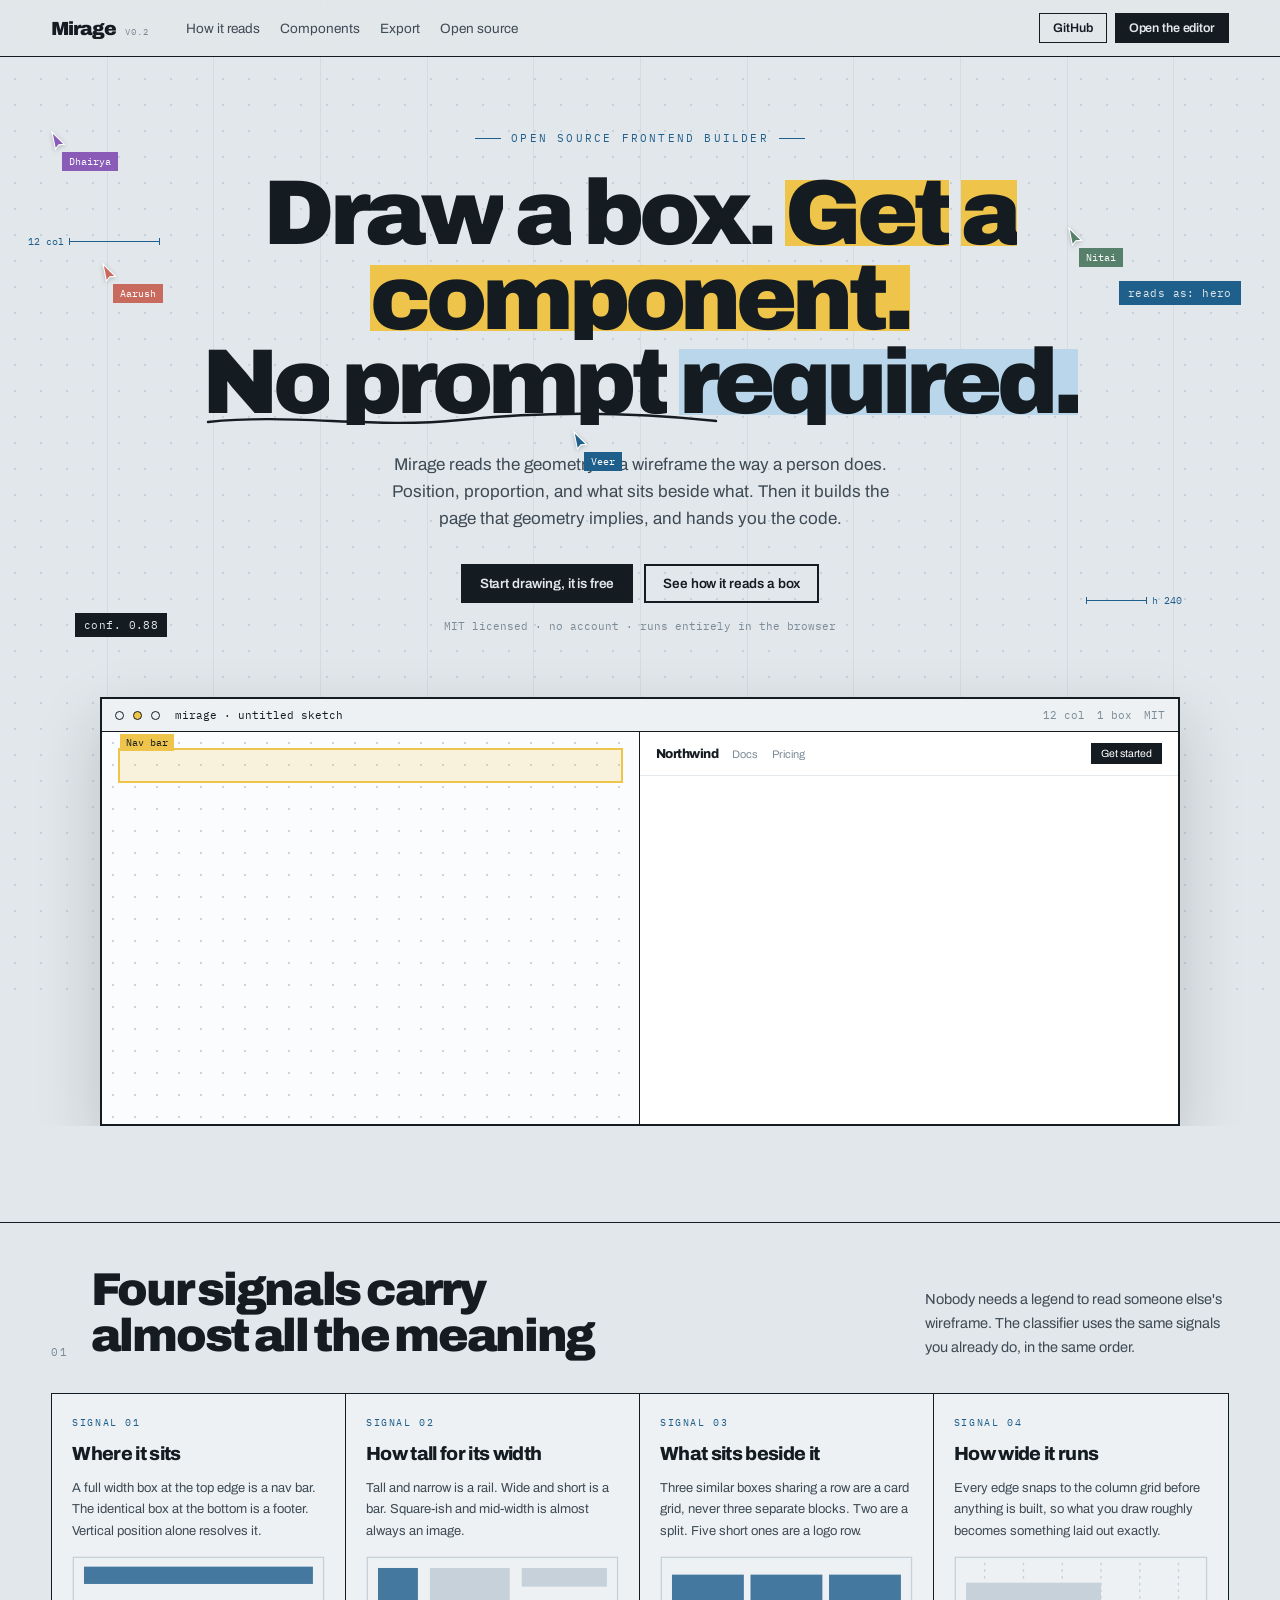
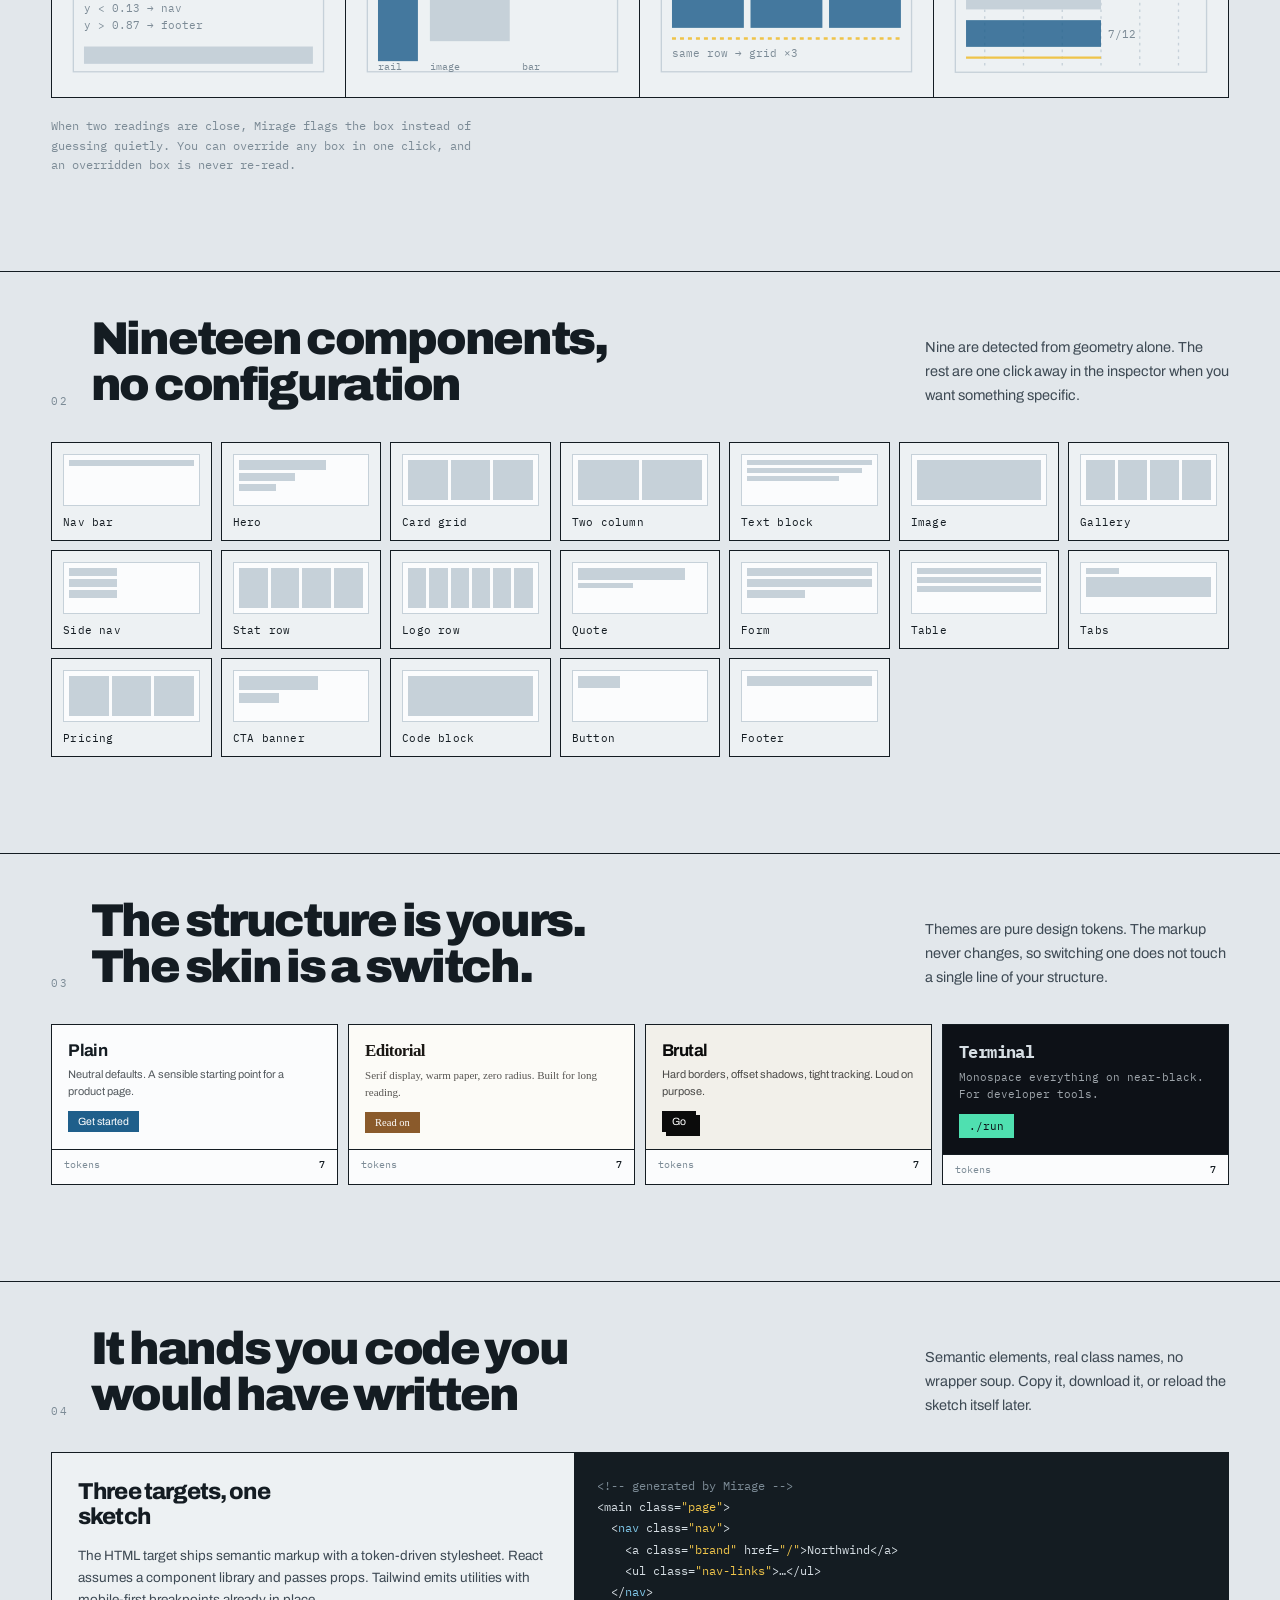
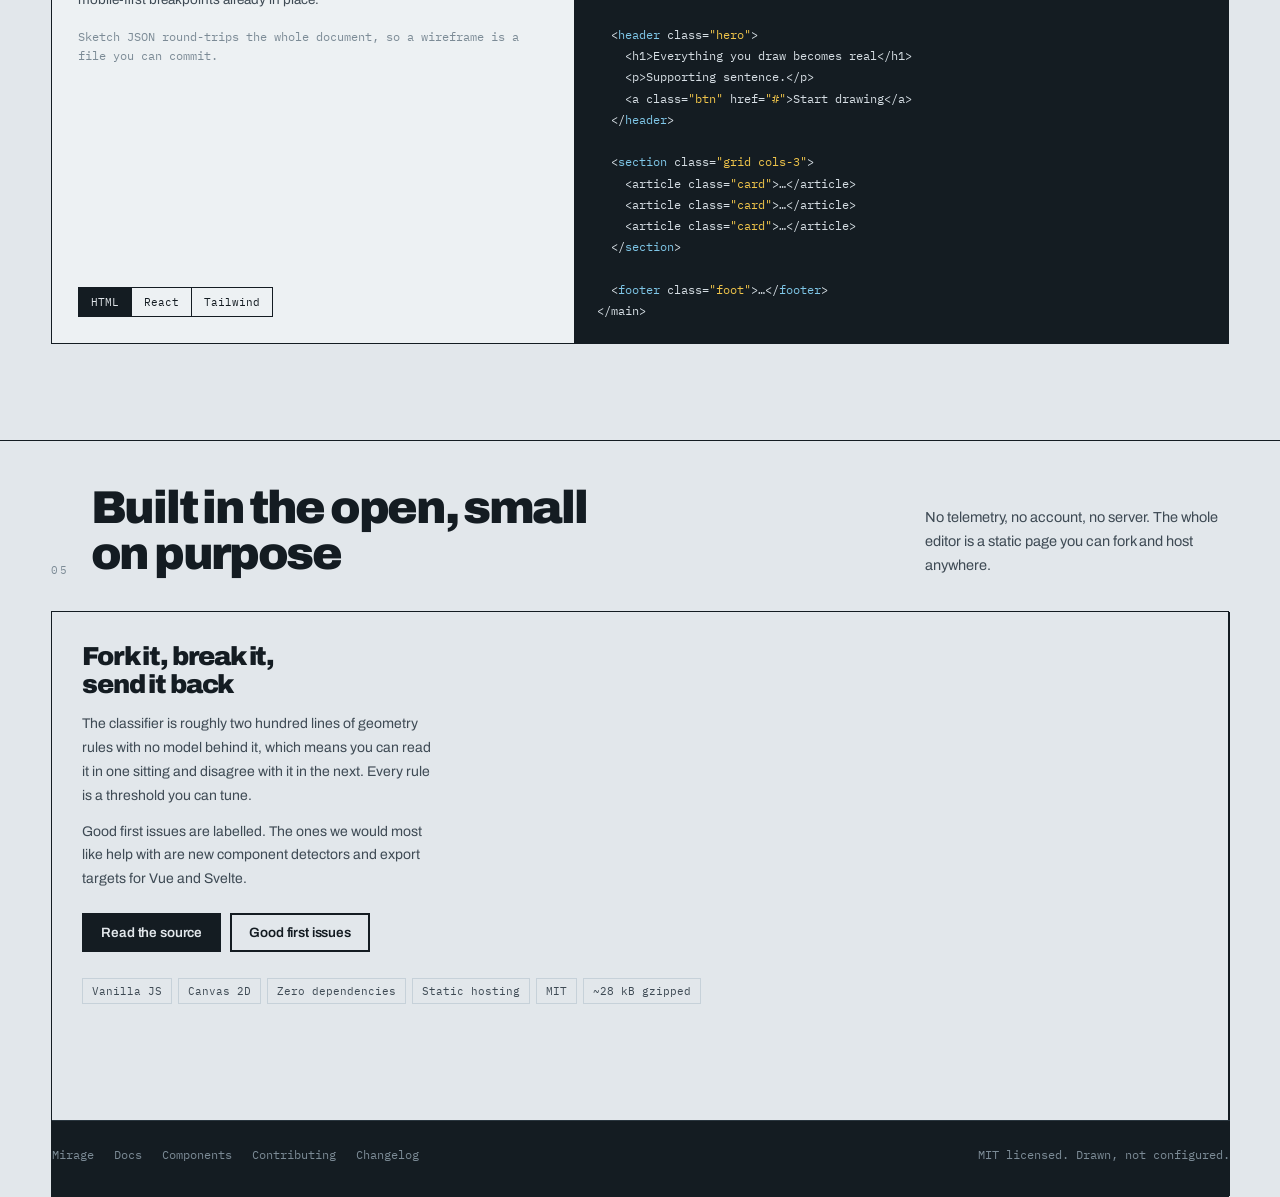
==== commit 11669829: "Clean up index.html by removing unnecessary sections Removed GitHub star, components, dependencies, " ====
--- a/index.html
+++ b/index.html
@@ -26,7 +26,7 @@
       <a href="#open">Open source</a>
     </div>
     <div class="rt">
-      <a class="btn ghost sm" href="#open">GitHub <span class="n">1.2k</span></a>
+      <a class="btn ghost sm" href="#open">GitHub</a>
       <a class="btn solid sm" href="/mirage">Open the editor</a>
     </div>
   </div>
@@ -256,16 +256,7 @@
           <span>Vanilla JS</span><span>Canvas 2D</span><span>Zero dependencies</span>
           <span>Static hosting</span><span>MIT</span><span>~28 kB gzipped</span>
         </div>
-      </div>
-      <div class="b">
-        <div class="cell"><div class="n" data-n="1247">0</div><div class="l">STARS</div></div>
-        <div class="cell"><div class="n" data-n="19">0</div><div class="l">COMPONENTS</div></div>
-        <div class="cell"><div class="n" data-n="0">0</div><div class="l">DEPENDENCIES</div></div>
-        <div class="cell"><div class="n" data-n="86">0</div><div class="l">CONTRIBUTORS</div></div>
-      </div>
-    </div>
-  </div>
-</section>
+      </div
 
 <!-- ================= closing ================= -->
 <section class="close">
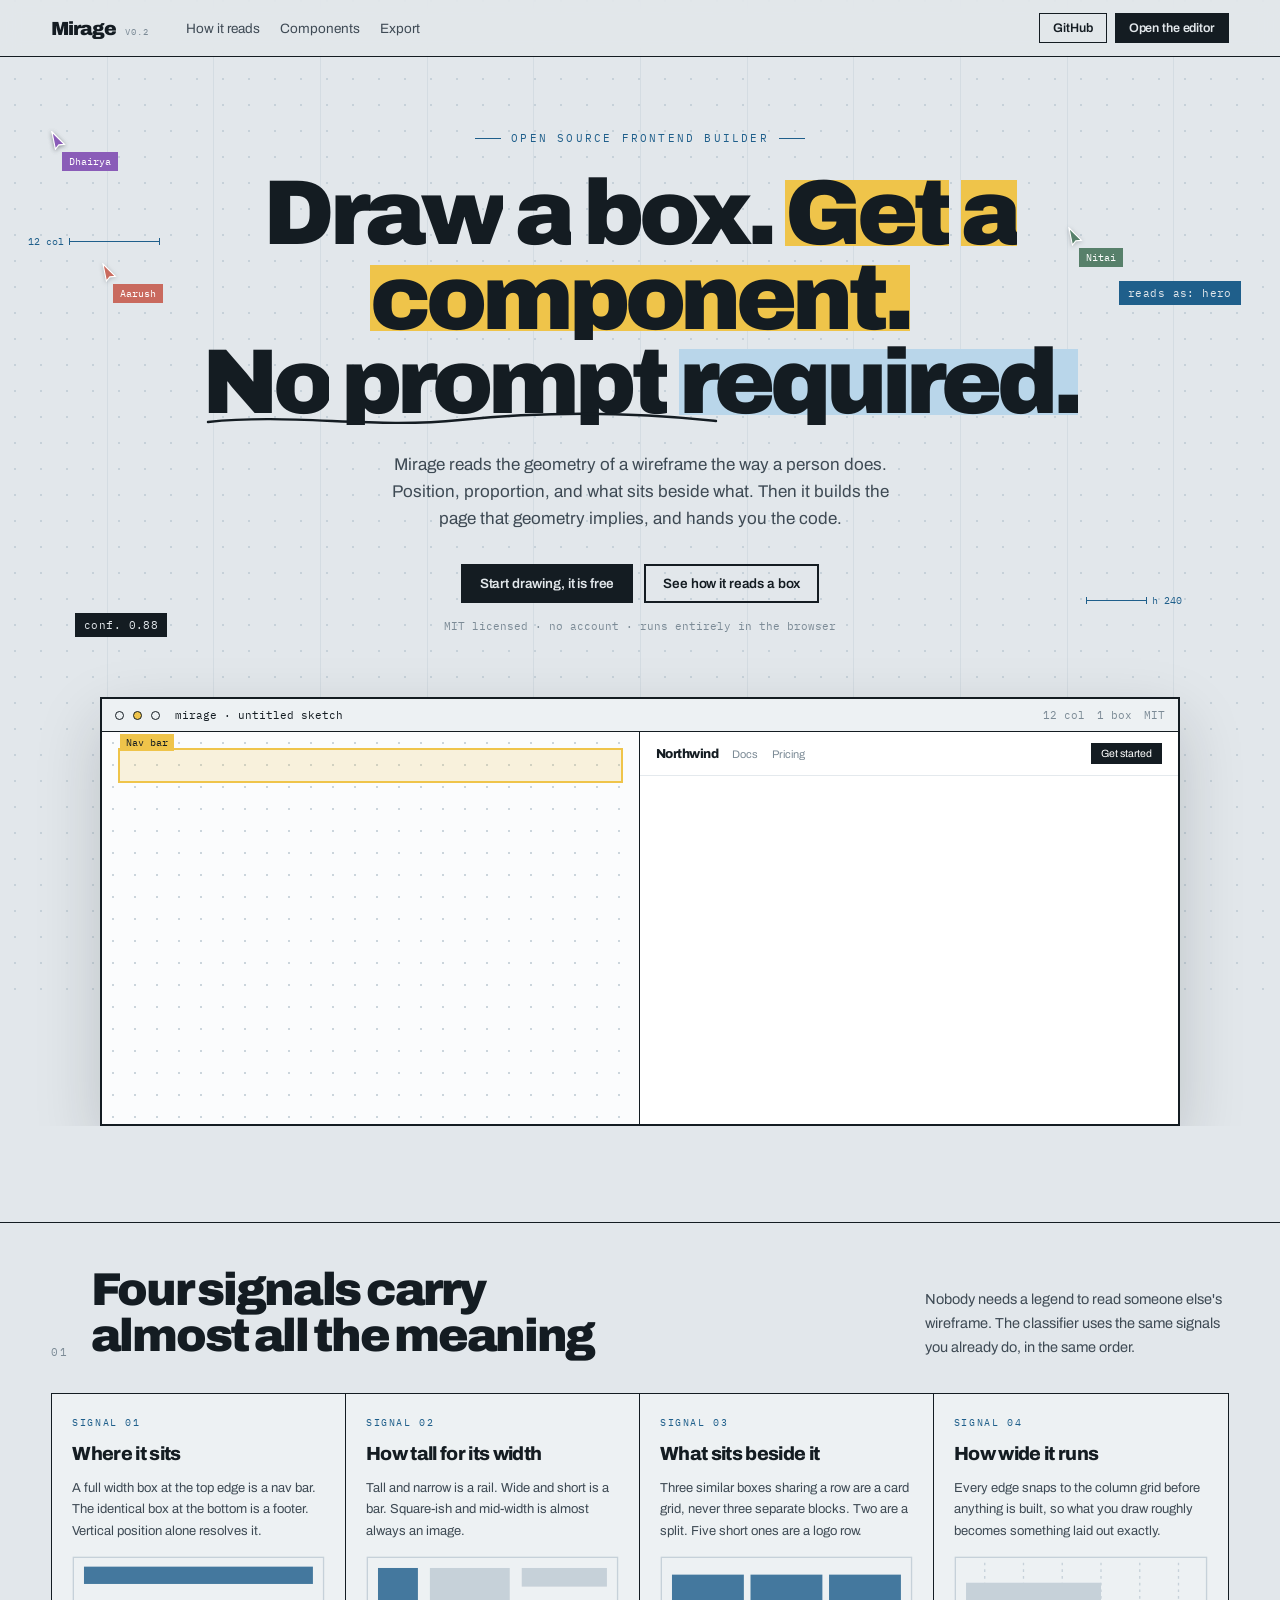
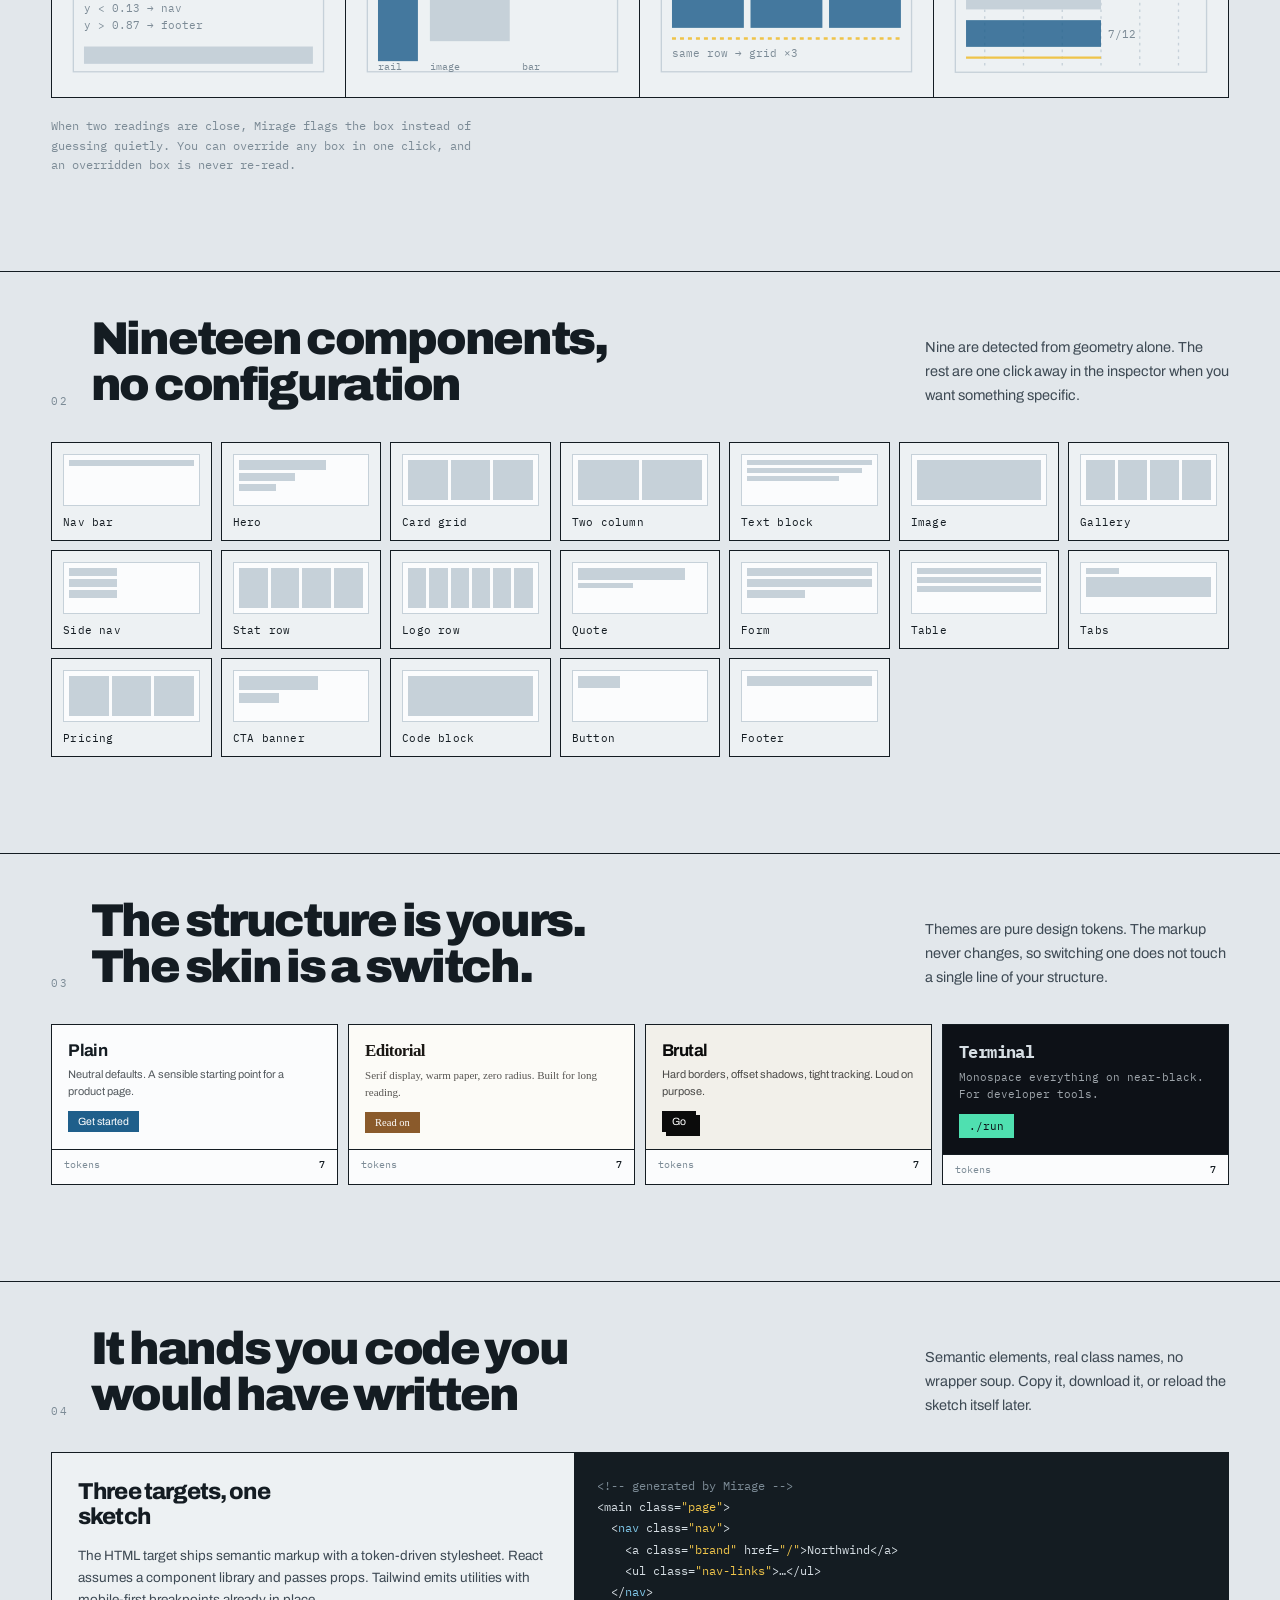
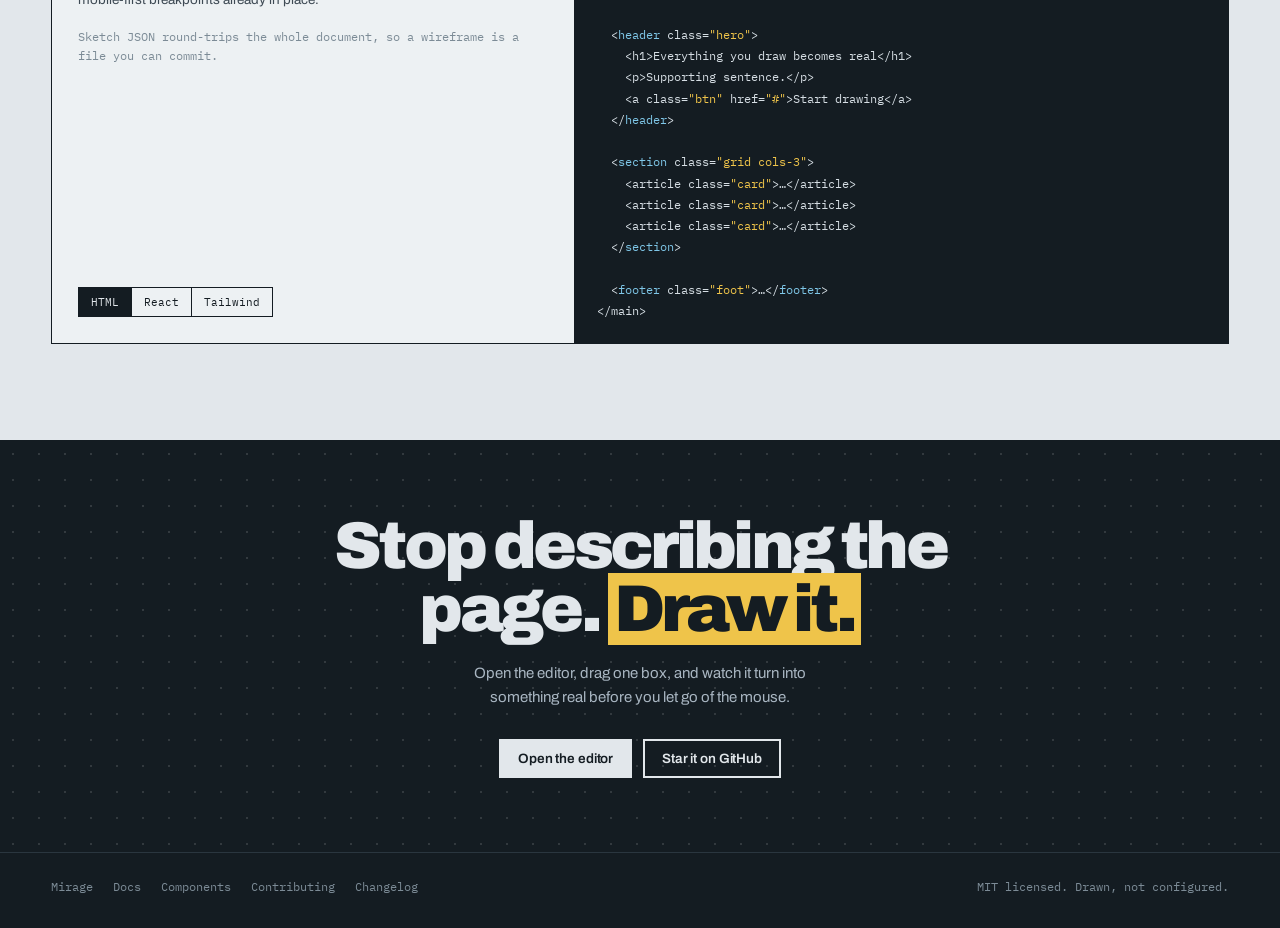
==== commit e9d2fe6e: "Remove open source section and update GitHub link Removed open source section and updated GitHub lin" ====
--- a/index.html
+++ b/index.html
@@ -23,10 +23,9 @@
       <a href="#how">How it reads</a>
       <a href="#library">Components</a>
       <a href="#export">Export</a>
-      <a href="#open">Open source</a>
     </div>
     <div class="rt">
-      <a class="btn ghost sm" href="#open">GitHub</a>
+      <a class="btn ghost sm" href="https://github.com/Veer1778/Mirage">GitHub</a>
       <a class="btn solid sm" href="/mirage">Open the editor</a>
     </div>
   </div>
@@ -234,30 +233,7 @@
     </div>
   </div>
 </section>
-
-<!-- ================= open source ================= -->
-<section class="band" id="open">
-  <div class="wrap">
-    <div class="head rv">
-      <span class="no">05</span>
-      <h2>Built in the open, small on purpose</h2>
-      <p>No telemetry, no account, no server. The whole editor is a static page you can fork and host anywhere.</p>
-    </div>
-    <div class="os rv">
-      <div class="a">
-        <h3>Fork it, break it, send it back</h3>
-        <p>The classifier is roughly two hundred lines of geometry rules with no model behind it, which means you can read it in one sitting and disagree with it in the next. Every rule is a threshold you can tune.</p>
-        <p style="margin-top:12px">Good first issues are labelled. The ones we would most like help with are new component detectors and export targets for Vue and Svelte.</p>
-        <div class="row">
-          <a class="btn solid" href="#top">Read the source</a>
-          <a class="btn ghost" href="#top">Good first issues</a>
-        </div>
-        <div class="stack">
-          <span>Vanilla JS</span><span>Canvas 2D</span><span>Zero dependencies</span>
-          <span>Static hosting</span><span>MIT</span><span>~28 kB gzipped</span>
-        </div>
-      </div
-
+  
 <!-- ================= closing ================= -->
 <section class="close">
   <div class="dots2" id="dots2"></div>
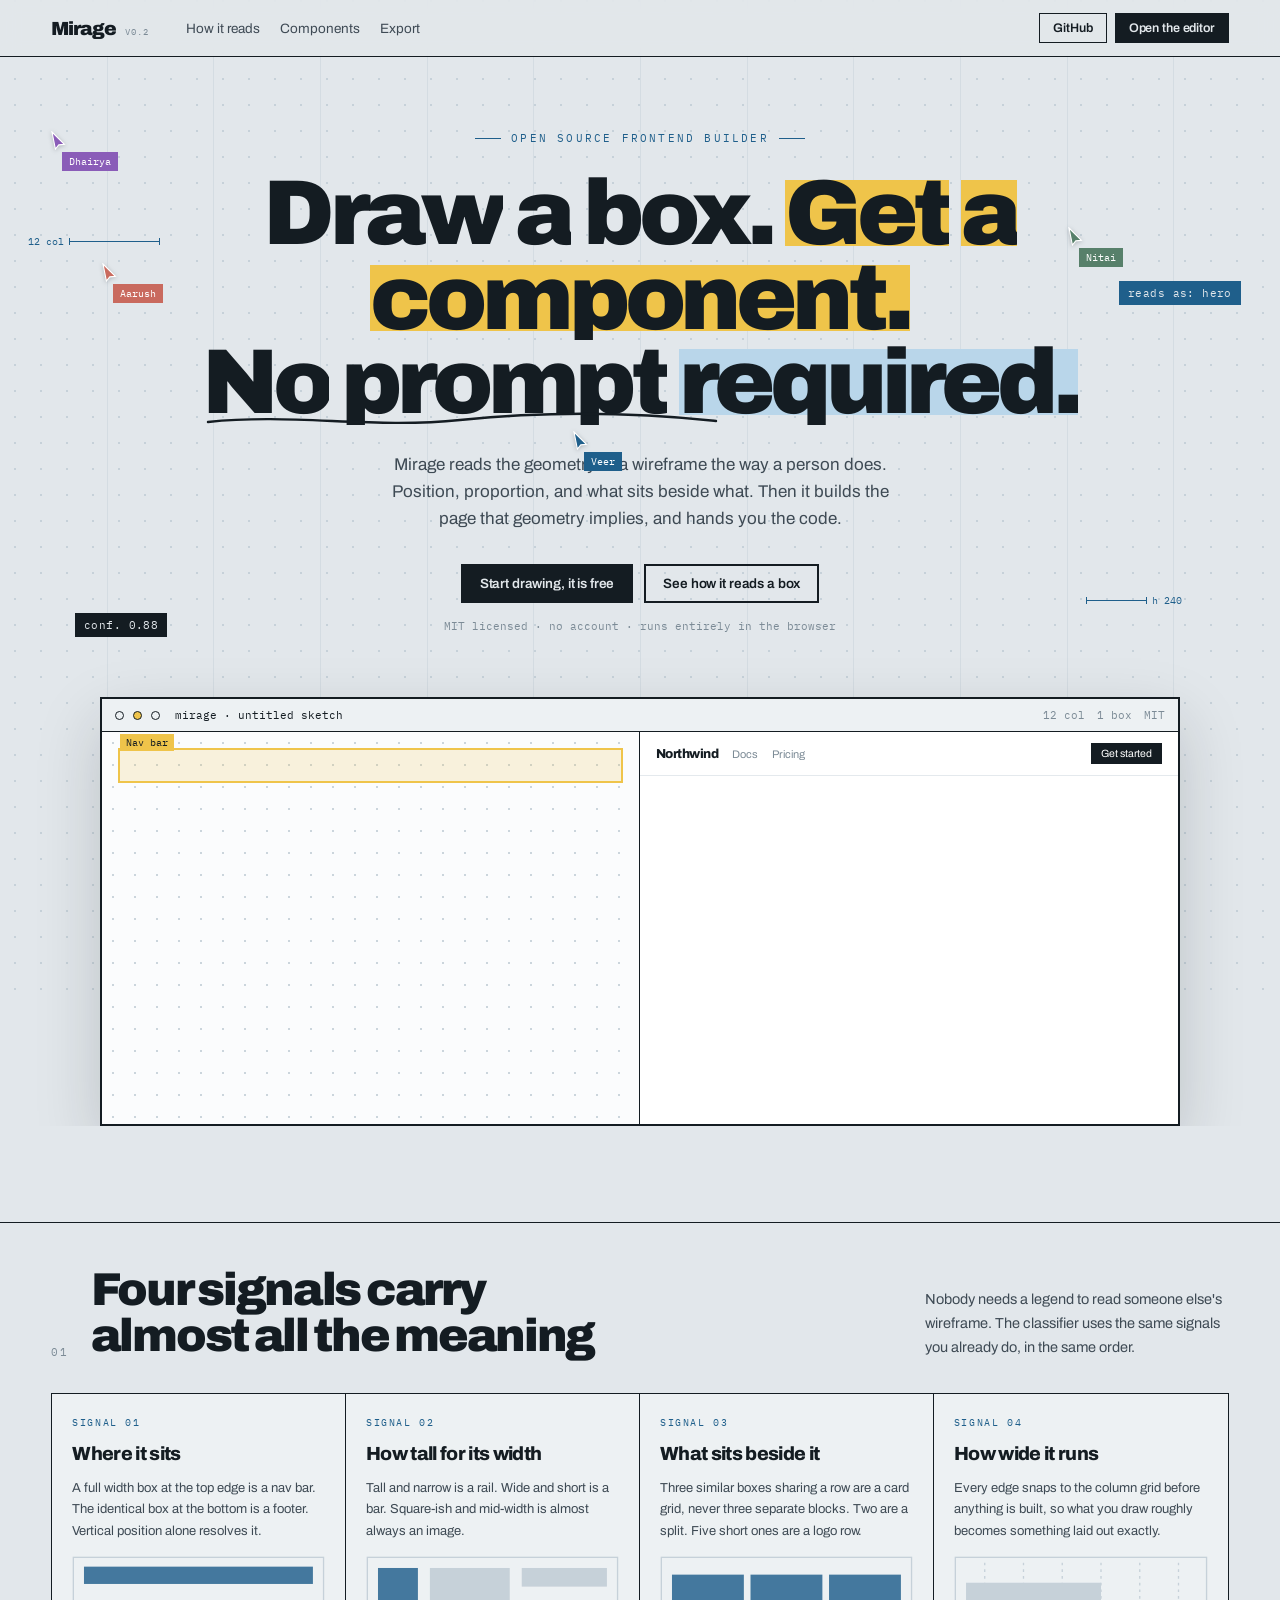
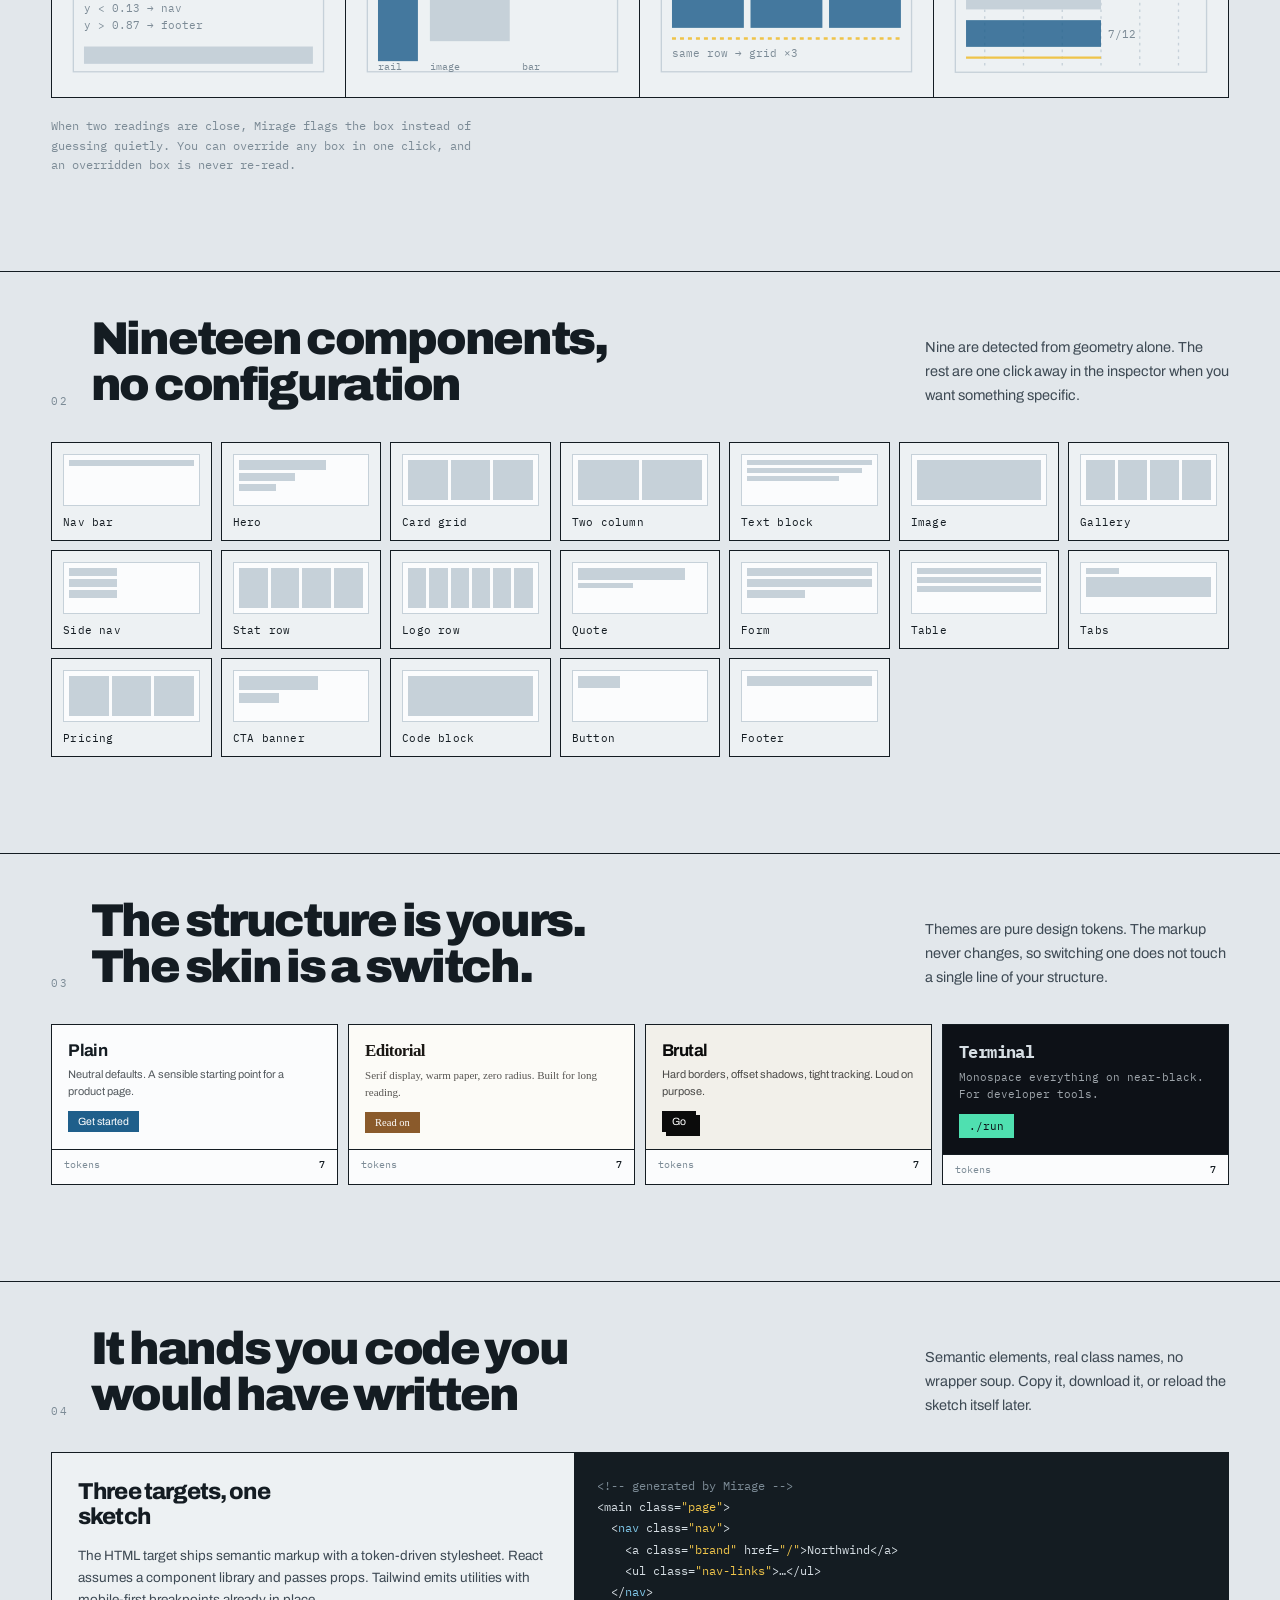
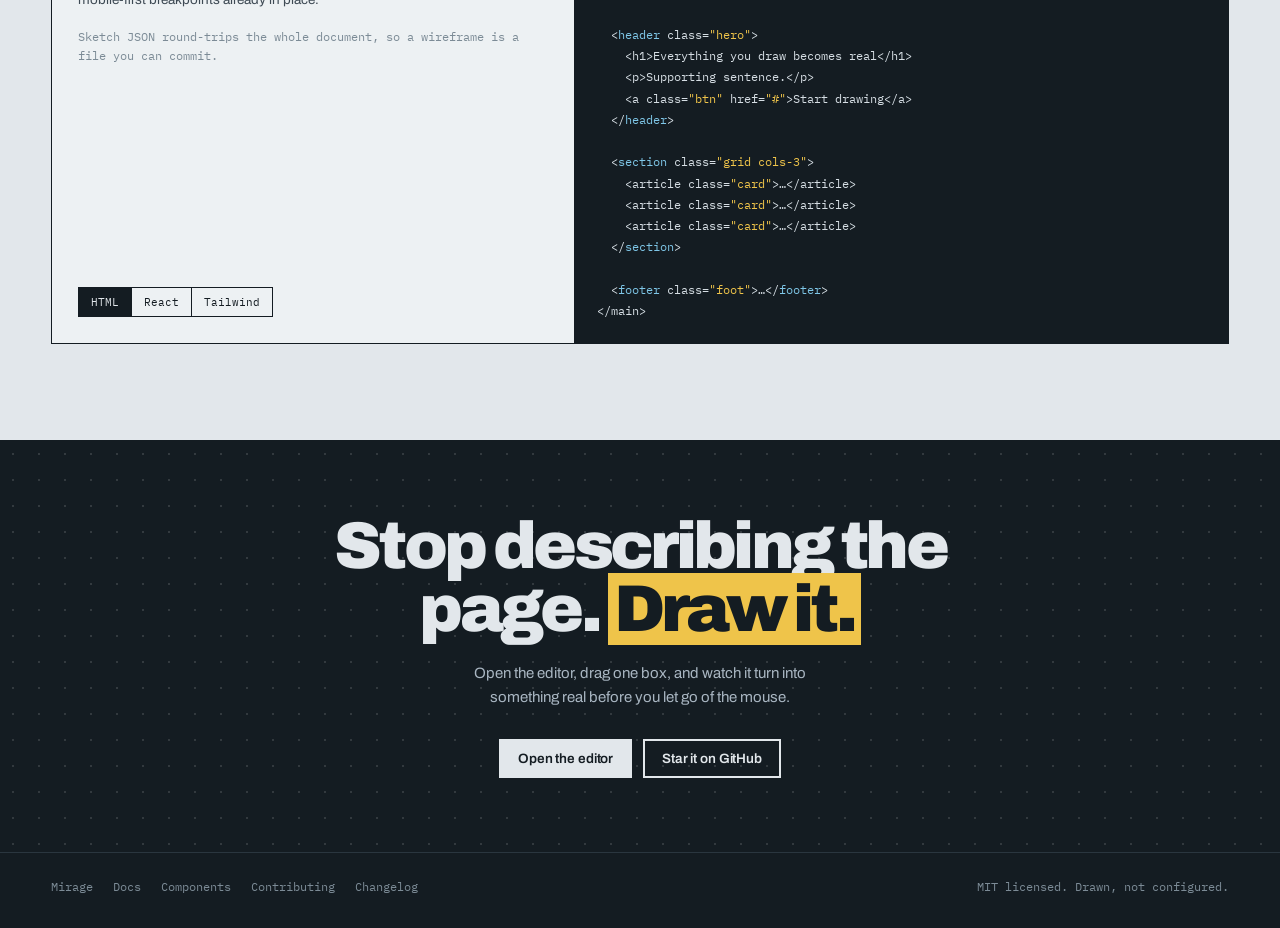
==== commit da2c851e: "Update GitHub links in index.html" ====
--- a/index.html
+++ b/index.html
@@ -242,7 +242,7 @@
     <p>Open the editor, drag one box, and watch it turn into something real before you let go of the mouse.</p>
     <div class="cta">
       <a class="btn solid" href="/mirage">Open the editor</a>
-      <a class="btn ghost" href="#open">Star it on GitHub</a>
+      <a class="btn ghost" href="https://github.com/Veer1778/Mirage">Star it on GitHub</a>
     </div>
   </div>
 </section>
@@ -250,7 +250,7 @@
 <footer>
   <div class="wrap in">
     <span>Mirage</span>
-    <a href="#how">Docs</a><a href="#library">Components</a><a href="#open">Contributing</a><a href="#export">Changelog</a>
+    <a href="#how">Docs</a><a href="#library">Components</a><a href="https://github.com/Veer1778/Mirage">Contributing</a><a href="https://github.com/Veer1778/Mirage/commits/main/">Changelog</a>
     <span class="sp">MIT licensed. Drawn, not configured.</span>
   </div>
 </footer>
